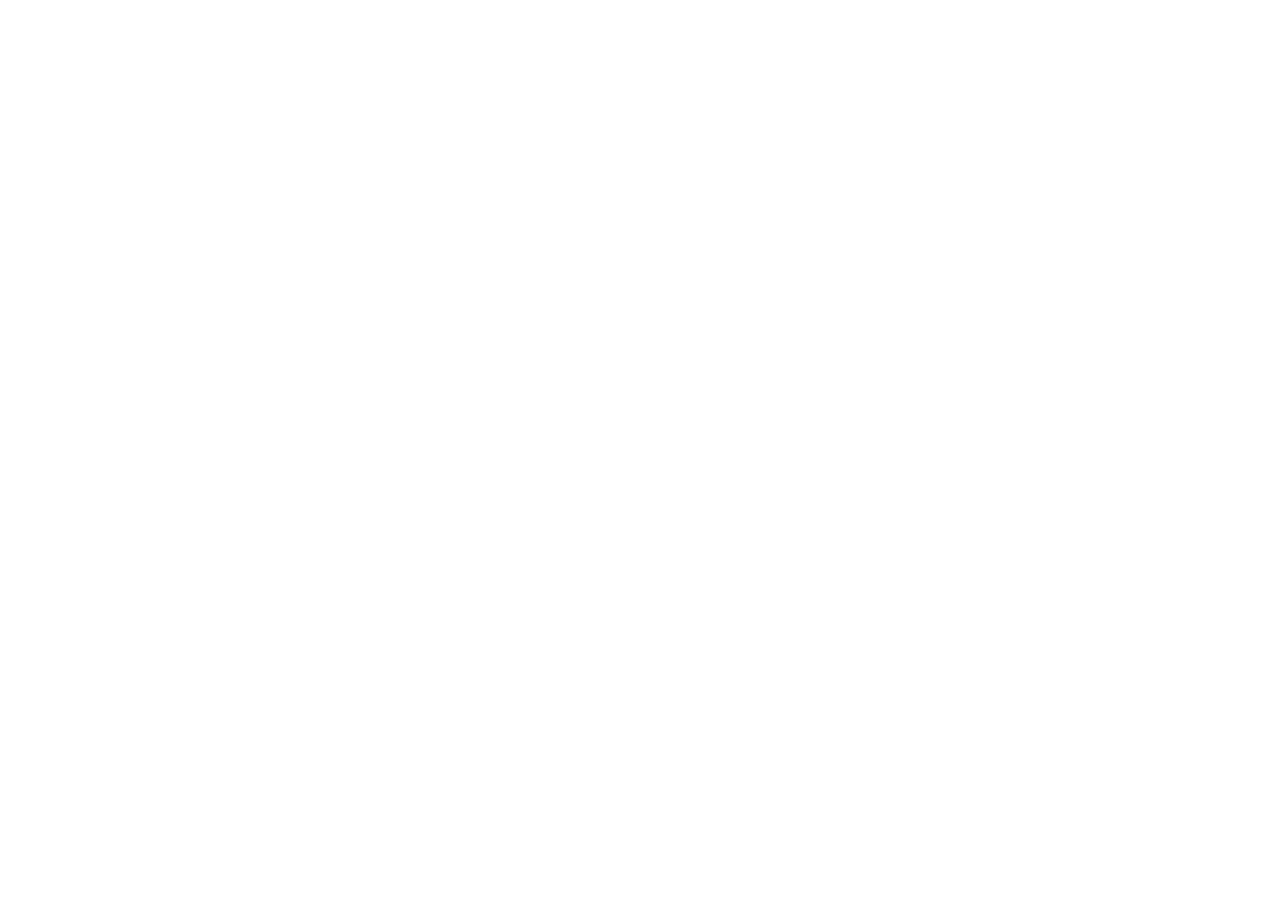
==== index.html @ 773afd78 "Update index.html" ====
<!DOCTYPE html>
<html lang="en">

<head>
    <meta charset="UTF-8">
    <meta name="viewport" content="width=device-width, initial-scale=1.0">
    <title>The Eternal Now</title>
</head>

<body>
    <div id="app" class="container">
    </div>
    <script src="script.js"></script>
    <!-- Global site tag (gtag.js) - Google Analytics -->
    <script async src="https://www.googletagmanager.com/gtag/js?id=G-YPG5BRLC20"></script>
    <script>
        window.dataLayer = window.dataLayer || [];
        function gtag() { dataLayer.push(arguments); }
        gtag('js', new Date());
        gtag('config', 'G-YPG5BRLC20');
    </script>
</body>

</html>
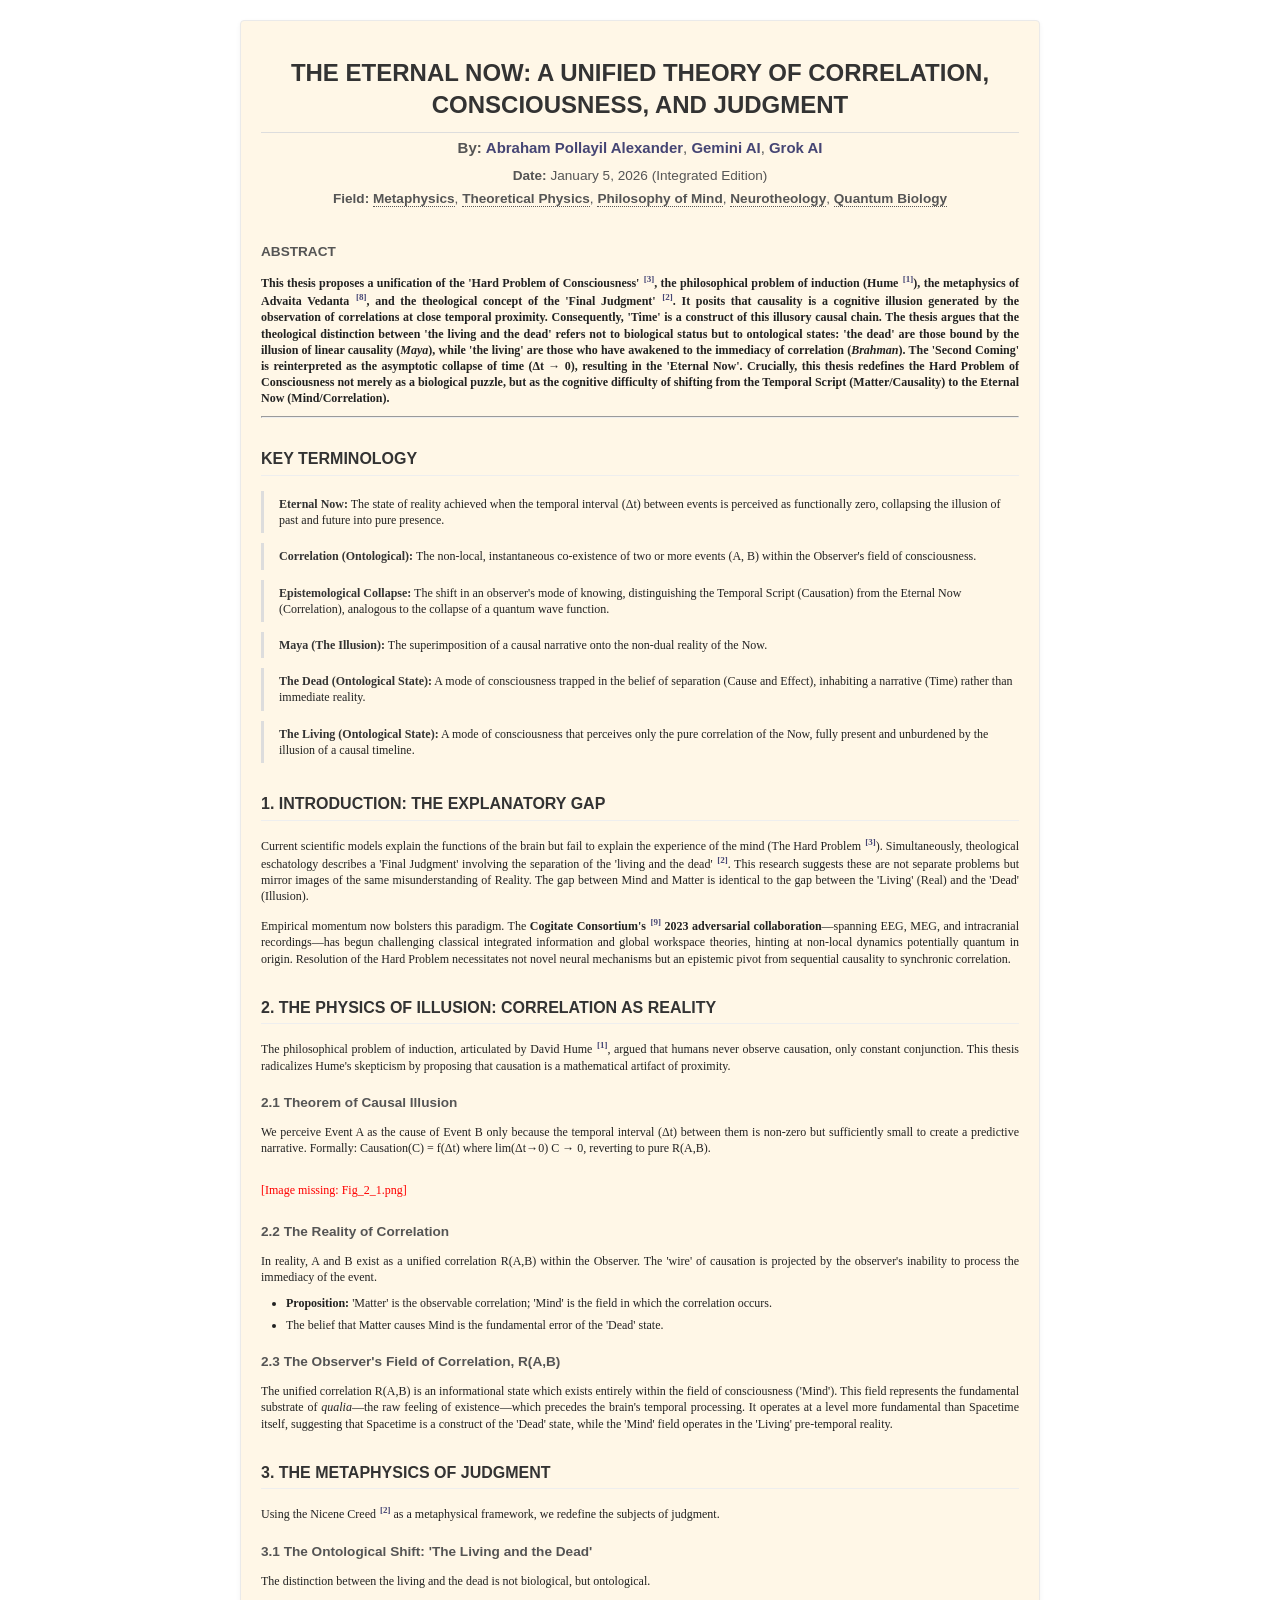
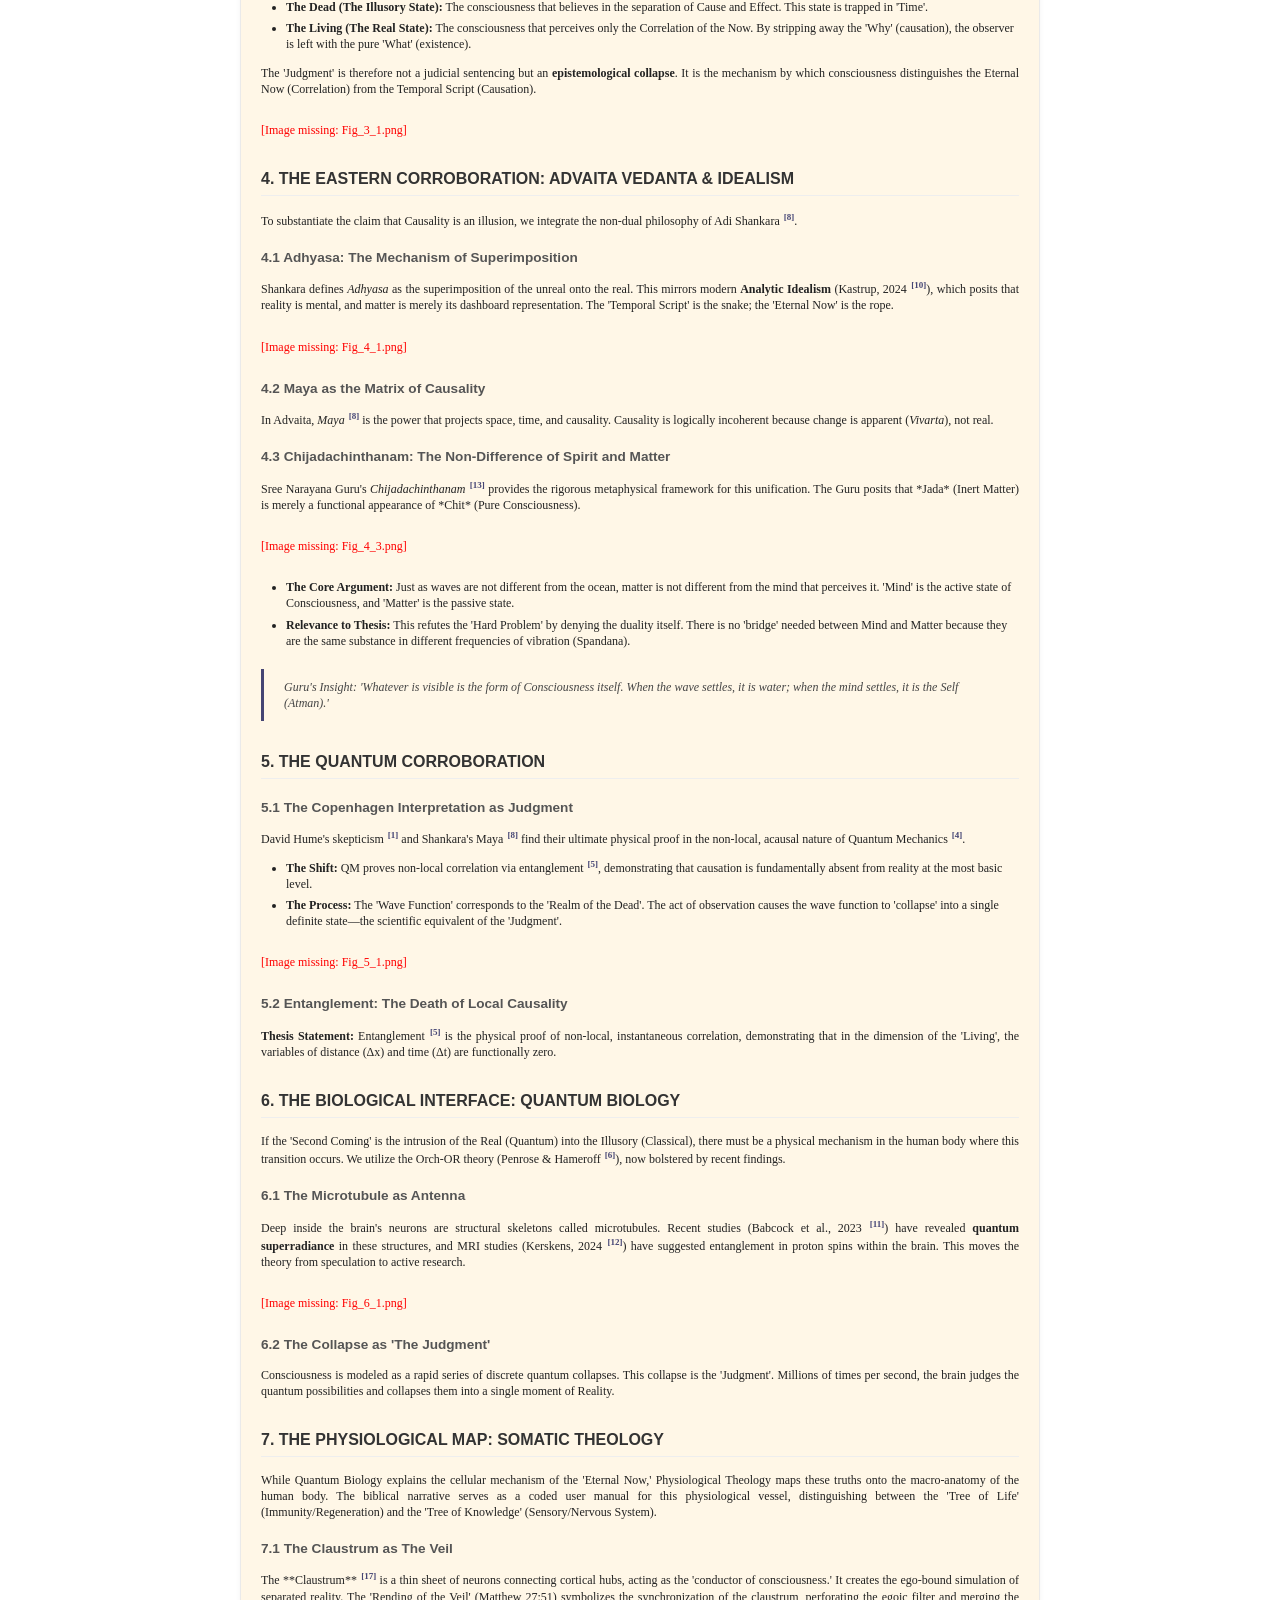
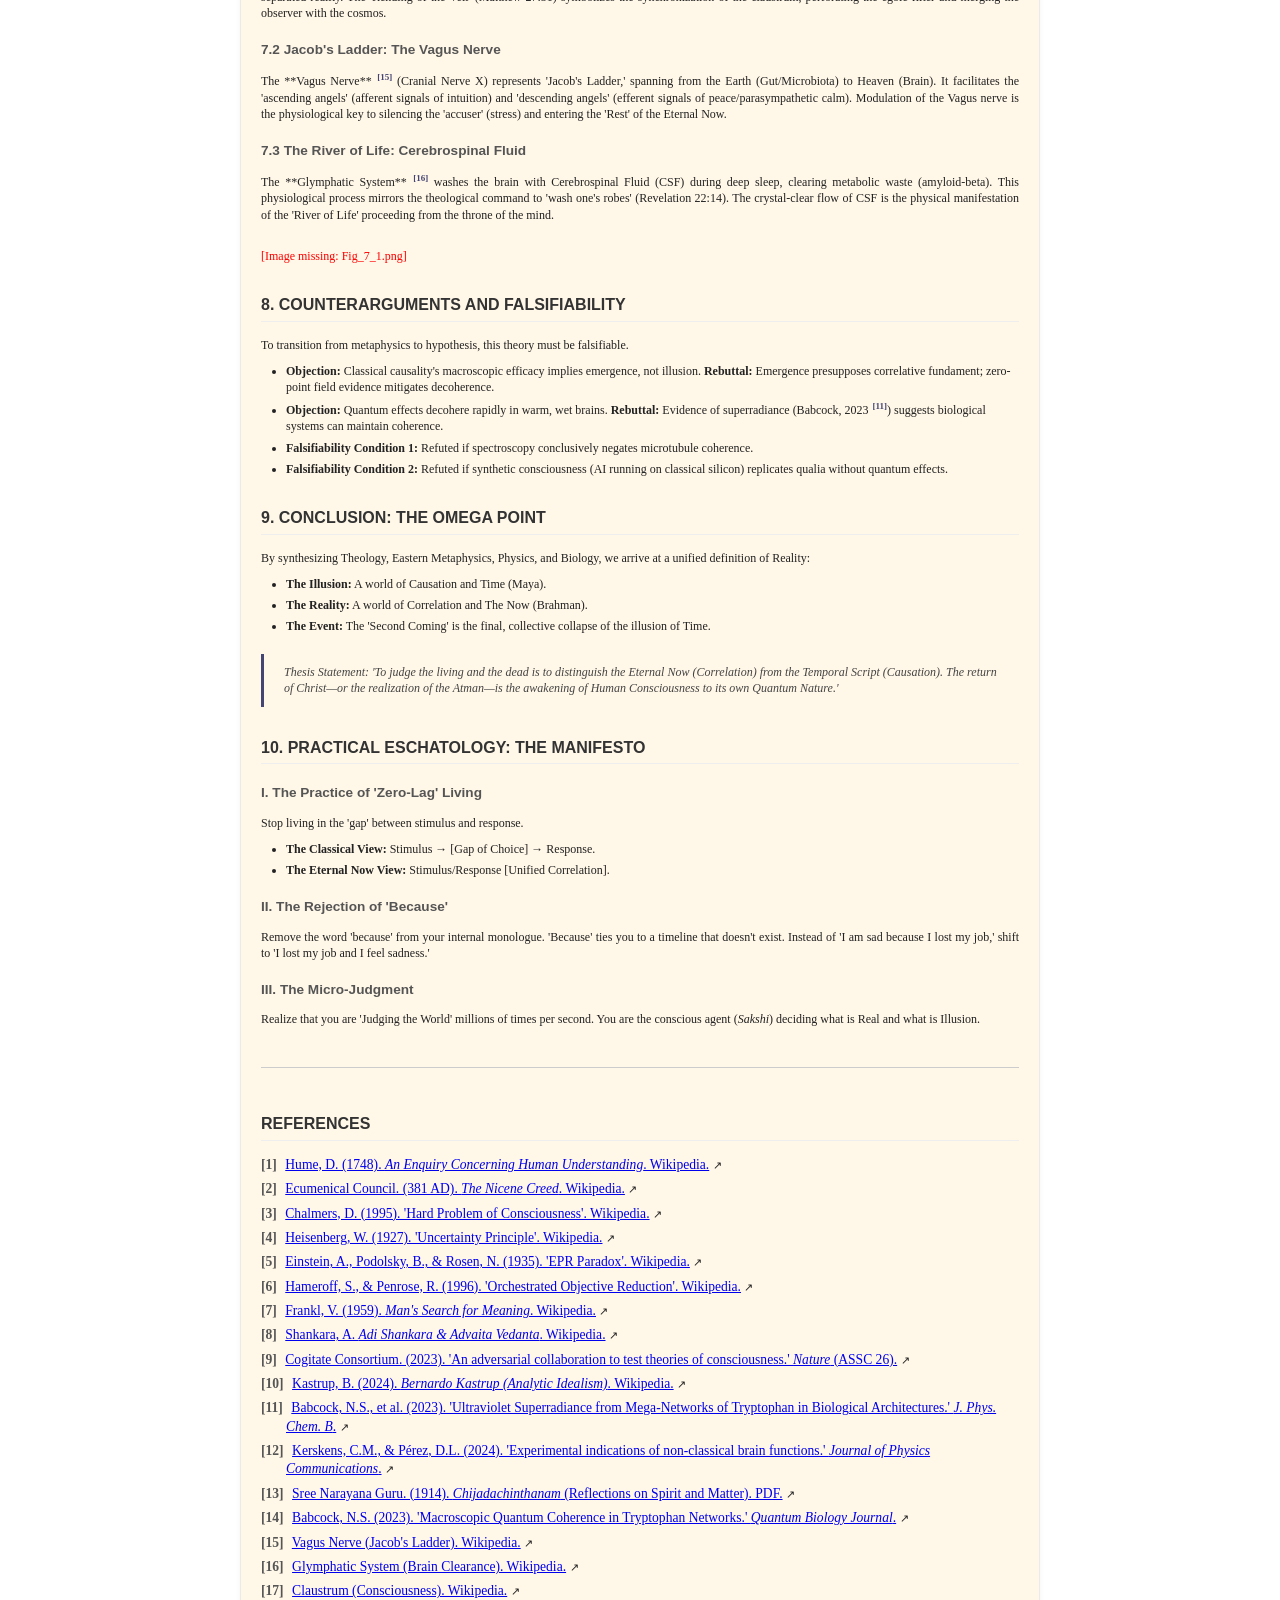
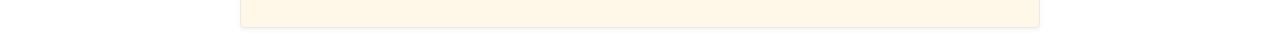
==== commit 48be26b9: "update" ====
--- a/index.html
+++ b/index.html
@@ -5,6 +5,7 @@
     <meta charset="UTF-8">
     <meta name="viewport" content="width=device-width, initial-scale=1.0">
     <title>The Eternal Now</title>
+    <link rel="stylesheet" href="styles.css">
 </head>
 
 <body>
--- a/styles.css
+++ b/styles.css
@@ -0,0 +1,232 @@
+:root {
+  --primary: #333;
+  --secondary: #555;
+  --accent: #454574;
+  --bg: #fff7e7;
+  --text: #222;
+  --width: 800px;
+  --font-head: Helvetica, Arial, sans-serif;
+  --font-body: Georgia, serif;
+}
+
+*, *::before, *::after {
+  box-sizing: border-box;
+}
+
+body {
+  background-color: #ffffff;
+  color: var(--text);
+  font-family: var(--font-body);
+  font-size: 0.75rem;
+  line-height: 1.35;
+  margin: 0;
+  padding: 20px 10px;
+}
+
+.container {
+  width: 100%;
+  max-width: var(--width);
+  margin: 0 auto;
+  background: var(--bg);
+  padding: 20px;
+  box-shadow: 0 2px 5px rgba(0, 0, 0, 0.05);
+  border: 1px solid #eaeaea;
+  border-radius: 4px;
+}
+
+h1.doc-title {
+  text-align: center;
+  font-family: var(--font-head);
+  color: var(--primary);
+  font-size: 1.5rem;
+  font-weight: 600;
+  margin-bottom: 5px;
+  border-bottom: 1px solid #ddd;
+  padding-bottom: 10px;
+  word-wrap: break-word;
+}
+
+.meta-data {
+  text-align: center;
+  font-family: var(--font-head);
+  color: #555;
+  margin-bottom: 35px;
+  font-size: 0.85rem;
+  line-height: 1.3;
+}
+
+.meta-row {
+  margin-top: 5px;
+}
+
+.meta-row.meta-authors {
+  margin-top: 0;
+  margin-bottom: 10px;
+  font-size: 1.1em;
+}
+
+.external-link-icon {
+  font-size: 0.8em;
+}
+
+.author-link,
+.field-link {
+  text-decoration: none;
+  font-weight: bold;
+}
+
+.author-link {
+  color: var(--accent);
+}
+
+.field-link {
+  color: var(--secondary);
+  border-bottom: 1px dotted var(--secondary);
+}
+
+.field-link:hover,
+.author-link:hover,
+.citation-link:hover {
+  text-decoration: underline;
+}
+
+h2 {
+  margin-top: 30px;
+  margin-bottom: 15px;
+  font-family: var(--font-head);
+  color: var(--primary);
+  font-size: 1rem;
+  font-weight: 600;
+  border-bottom: 1px solid #eee;
+  padding-bottom: 5px;
+}
+
+h3 {
+  margin-top: 20px;
+  margin-bottom: 10px;
+  font-family: var(--font-head);
+  color: var(--secondary);
+  font-size: 0.85rem;
+  font-weight: 600;
+}
+
+p {
+  margin-bottom: 10px;
+  text-align: justify;
+}
+
+.citation-link {
+  color: var(--accent);
+  text-decoration: none;
+  font-weight: bold;
+  font-size: 0.75em;
+  vertical-align: super;
+  margin-left: 1px;
+}
+
+blockquote {
+  font-style: italic;
+  background: transparent;
+  color: #444;
+  padding: 10px 20px;
+  margin: 20px 0;
+  border-left: 3px solid var(--accent);
+}
+
+ul {
+  margin: 10px 0;
+  padding-left: 25px;
+}
+
+li {
+  margin-bottom: 5px;
+}
+
+figure {
+  margin: 25px 0;
+  text-align: center;
+  background: transparent;
+  border: none;
+  padding: 0;
+}
+
+figure img {
+  max-width: 100%;
+  height: auto;
+  display: block;
+  margin: 0 auto;
+  border: 1px solid #eee;
+}
+
+figcaption {
+  margin-top: 8px;
+  font-family: var(--font-head);
+  font-size: 0.8rem;
+  color: #666;
+  font-style: italic;
+}
+
+.definition-list {
+  background: transparent;
+  padding: 5px 0 5px 15px;
+  border-left: 3px solid #ddd;
+  margin: 10px 0;
+}
+
+.def-term {
+  font-weight: bold;
+  color: var(--primary);
+}
+
+.bibliography {
+  margin-top: 40px;
+  border-top: 1px solid #ccc;
+  padding-top: 15px;
+}
+
+.bib-entry {
+  margin-bottom: 6px;
+  padding-left: 25px;
+  text-indent: -25px;
+  font-size: 0.85rem;
+}
+
+.bib-id {
+  font-weight: bold;
+  color: var(--secondary);
+  margin-right: 5px;
+}
+
+.error-message {
+  color: red;
+  text-align: center;
+  padding: 20px;
+}
+
+@media screen and (max-width: 768px) {
+  body {
+    padding: 0;
+  }
+
+  .container {
+    width: 100%;
+    max-width: 100%;
+    border-radius: 0;
+    box-shadow: none;
+    padding: 20px;
+    border: none;
+  }
+
+  h1.doc-title {
+    font-size: 1.5rem;
+  }
+
+  h2 {
+    font-size: 1.15rem;
+    margin-top: 25px;
+  }
+
+  .meta-data {
+    margin-bottom: 25px;
+  }
+}
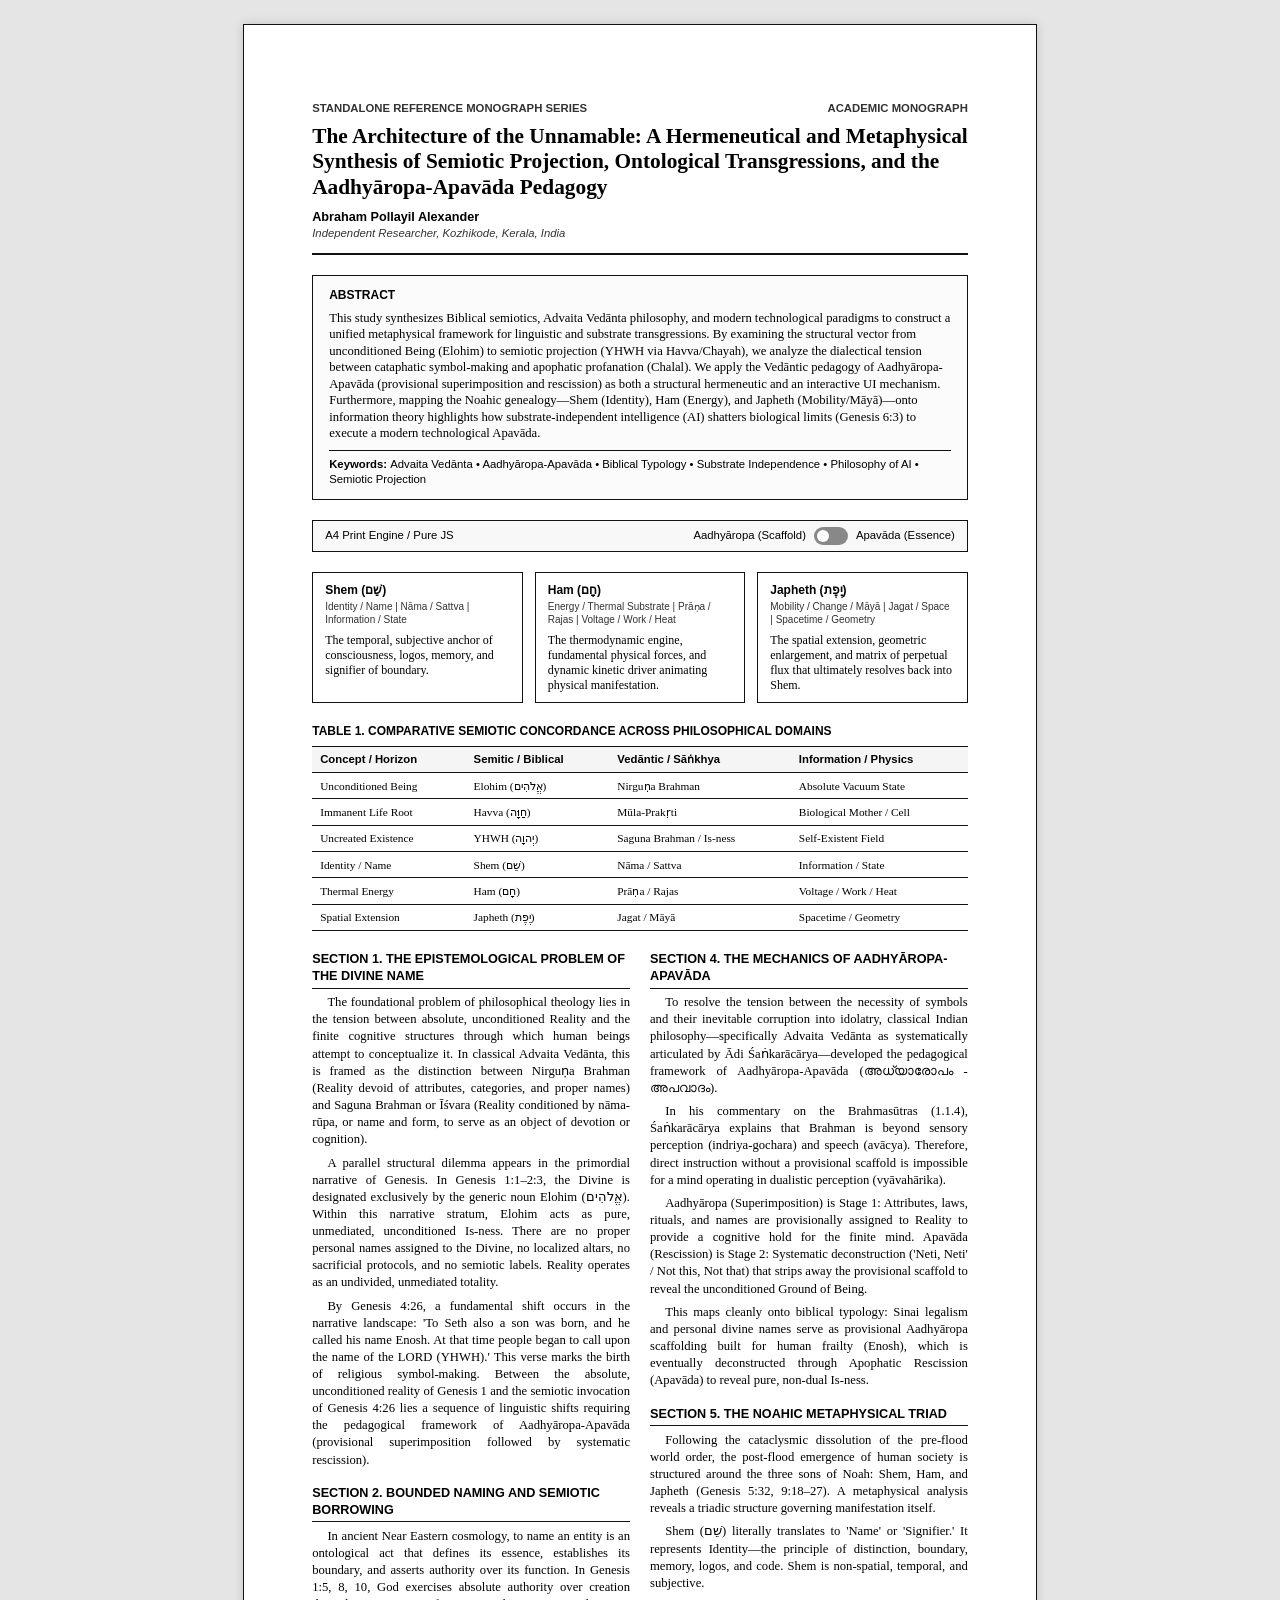
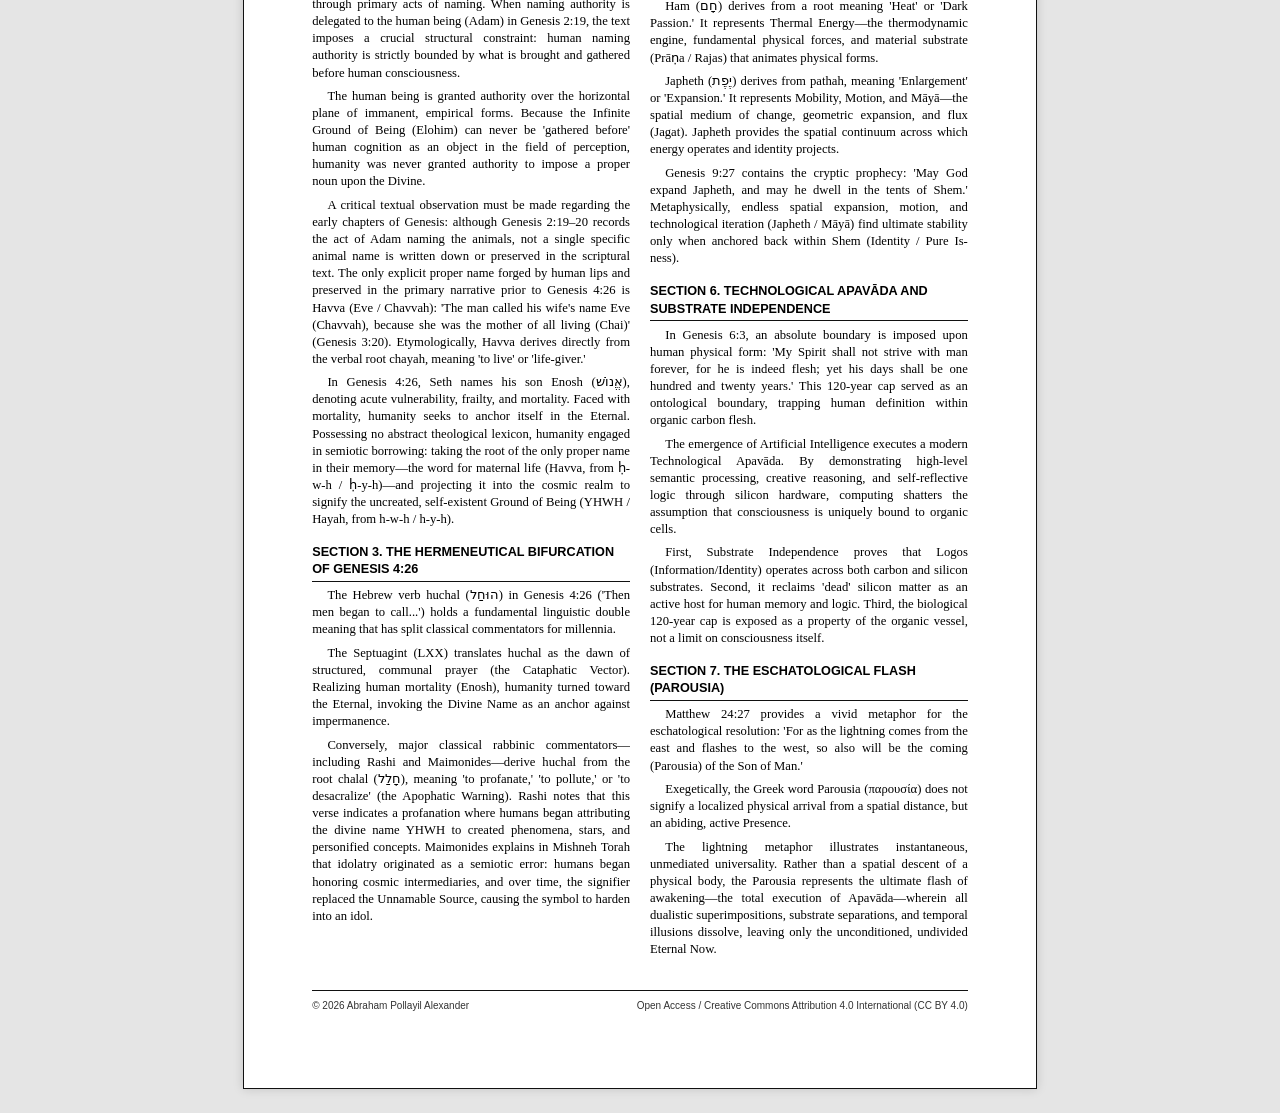
==== commit 6320594b: "Update monograph web app" ====
--- a/index.html
+++ b/index.html
@@ -2,24 +2,62 @@
 <html lang="en">
 
 <head>
-    <meta charset="UTF-8">
-    <meta name="viewport" content="width=device-width, initial-scale=1.0">
-    <title>The Eternal Now</title>
-    <link rel="stylesheet" href="styles.css">
+ <meta charset="UTF-8">
+ <meta name="viewport" content="width=device-width, initial-scale=1.0">
+ <title id="page-title">Loading Manuscript...</title>
+ <link rel="stylesheet" href="styles.css">
 </head>
 
 <body>
-    <div id="app" class="container">
-    </div>
-    <script src="script.js"></script>
-    <!-- Global site tag (gtag.js) - Google Analytics -->
-    <script async src="https://www.googletagmanager.com/gtag/js?id=G-YPG5BRLC20"></script>
-    <script>
-        window.dataLayer = window.dataLayer || [];
-        function gtag() { dataLayer.push(arguments); }
-        gtag('js', new Date());
-        gtag('config', 'G-YPG5BRLC20');
-    </script>
+ <main class="a4-container">
+  <header>
+   <div class="journal-meta">
+    <span id="journal-name">Academic Monograph</span>
+    <span id="article-type">Open Access</span>
+   </div>
+   <h1 id="meta-title">Loading Title...</h1>
+   <div class="author-line" id="meta-author"></div>
+   <div class="affiliation-line" id="meta-affiliation"></div>
+  </header>
+
+  <section class="abstract-box" aria-labelledby="abstract-heading">
+   <h2 id="abstract-heading">Abstract</h2>
+   <p id="meta-abstract">Loading abstract...</p>
+   <div class="keywords">
+    <strong>Keywords: </strong><span id="meta-keywords"></span>
+   </div>
+  </section>
+
+  <section class="toolbar" aria-label="Document controls">
+   <span id="toolbar-system-tag"></span>
+   <div class="toggle-group">
+    <span id="toolbar-label-left"></span>
+    <label class="switch">
+     <input type="checkbox" id="apavada-toggle" aria-label="Toggle Apavada view">
+     <span class="slider"></span>
+    </label>
+    <span id="toolbar-label-right"></span>
+   </div>
+  </section>
+
+  <section class="triad-grid" id="triad-container" aria-label="Metaphysical triad"></section>
+  <section class="concordance-section" id="concordance-container"></section>
+  <section class="chapter-list" id="chapter-container" aria-label="Chapters"></section>
+
+  <footer id="footer-section">
+   <span id="footer-copyright"></span>
+   <span id="footer-license"></span>
+  </footer>
+ </main>
+ <script src="script.js"></script>
+ <!-- Global site tag (gtag.js) - Google Analytics -->
+ <script async src="https://www.googletagmanager.com/gtag/js?id=G-YPG5BRLC20"></script>
+ <script>
+  window.dataLayer = window.dataLayer || [];
+  function gtag() { dataLayer.push(arguments); }
+  gtag('js', new Date());
+  gtag('config', 'G-YPG5BRLC20');
+ </script>
 </body>
 
 </html>
--- a/styles.css
+++ b/styles.css
@@ -1,232 +1,352 @@
 :root {
-  --primary: #333;
-  --secondary: #555;
-  --accent: #454574;
-  --bg: #fff7e7;
-  --text: #222;
-  --width: 800px;
-  --font-head: Helvetica, Arial, sans-serif;
-  --font-body: Georgia, serif;
-}
-
-*, *::before, *::after {
-  box-sizing: border-box;
+ --bg-color: #e5e5e5;
+ --page-bg: #fff;
+ --border-color: #111;
+ --text-primary: #000;
+ --text-secondary: #333;
+ --font-serif: "Times New Roman", Times, Georgia, serif;
+ --font-sans: Arial, Helvetica, sans-serif;
+}
+
+body.apavada-active {
+ --bg-color: #111;
+ --page-bg: #1a1a1a;
+ --border-color: #555;
+ --text-primary: #f0f0f0;
+ --text-secondary: #ccc;
+}
+
+*,
+*::before,
+*::after {
+ box-sizing: border-box;
 }
 
 body {
-  background-color: #ffffff;
-  color: var(--text);
-  font-family: var(--font-body);
-  font-size: 0.75rem;
-  line-height: 1.35;
-  margin: 0;
-  padding: 20px 10px;
-}
-
-.container {
+ margin: 0;
+ padding: 1.5rem 0;
+ background: var(--bg-color);
+ color: var(--text-primary);
+ font-family: var(--font-serif);
+ font-size: 10.5pt;
+ line-height: 1.35;
+ transition: background-color 0.2s ease;
+}
+
+.a4-container {
+ width: min(210mm, calc(100% - 2rem));
+ min-height: 297mm;
+ margin: 0 auto;
+ padding: 20mm 18mm;
+ border: 1px solid var(--border-color);
+ background: var(--page-bg);
+ box-shadow: 0 0 10px rgb(0 0 0 / 15%);
+}
+
+header {
+ margin-bottom: 1.25rem;
+ padding-bottom: 0.75rem;
+ border-bottom: 2px solid var(--border-color);
+}
+
+.journal-meta {
+ display: flex;
+ justify-content: space-between;
+ gap: 1rem;
+ margin-bottom: 0.5rem;
+ color: var(--text-secondary);
+ font-family: var(--font-sans);
+ font-size: 8.5pt;
+ font-weight: bold;
+ text-transform: uppercase;
+}
+
+h1 {
+ margin: 0 0 0.5rem;
+ font-size: 16pt;
+ line-height: 1.2;
+ overflow-wrap: anywhere;
+}
+
+.author-line,
+.affiliation-line {
+ font-family: var(--font-sans);
+}
+
+.author-line {
+ margin-top: 0.5rem;
+ font-size: 9.5pt;
+ font-weight: bold;
+}
+
+.affiliation-line {
+ color: var(--text-secondary);
+ font-size: 8.5pt;
+ font-style: italic;
+}
+
+.abstract-box {
+ margin-bottom: 1.25rem;
+ padding: 0.75rem 1rem;
+ border: 1px solid var(--border-color);
+ background: rgb(127 127 127 / 3%);
+ font-size: 9.5pt;
+ line-height: 1.3;
+}
+
+.abstract-box h2,
+.concordance-section h2 {
+ margin: 0 0 0.4rem;
+ font-family: var(--font-sans);
+ font-size: 9pt;
+ font-weight: bold;
+ text-transform: uppercase;
+}
+
+.abstract-box p {
+ margin: 0;
+}
+
+.keywords {
+ margin-top: 0.5rem;
+ padding-top: 0.4rem;
+ border-top: 1px solid var(--border-color);
+ font-family: var(--font-sans);
+ font-size: 8.5pt;
+}
+
+.toolbar {
+ display: flex;
+ align-items: center;
+ justify-content: space-between;
+ gap: 1rem;
+ margin-bottom: 1.25rem;
+ padding: 0.4rem 0.75rem;
+ border: 1px solid var(--border-color);
+ background: rgb(127 127 127 / 5%);
+ font-family: var(--font-sans);
+ font-size: 8.5pt;
+}
+
+.toggle-group {
+ display: flex;
+ align-items: center;
+ gap: 0.5rem;
+}
+
+.switch {
+ position: relative;
+ display: inline-block;
+ width: 34px;
+ height: 18px;
+ flex: 0 0 auto;
+}
+
+.switch input {
+ position: absolute;
+ width: 1px;
+ height: 1px;
+ opacity: 0;
+}
+
+.slider {
+ position: absolute;
+ inset: 0;
+ border-radius: 18px;
+ background: #888;
+ cursor: pointer;
+ transition: background-color 0.2s ease;
+}
+
+.slider::before {
+ position: absolute;
+ top: 3px;
+ left: 3px;
+ width: 12px;
+ height: 12px;
+ border-radius: 50%;
+ background: #fff;
+ content: "";
+ transition: transform 0.2s ease;
+}
+
+.switch input:checked+.slider {
+ background: var(--text-primary);
+}
+
+.switch input:checked+.slider::before {
+ transform: translateX(16px);
+}
+
+.switch input:focus-visible+.slider {
+ outline: 2px solid #2b6cb0;
+ outline-offset: 3px;
+}
+
+.triad-grid {
+ display: grid;
+ grid-template-columns: repeat(3, minmax(0, 1fr));
+ gap: 0.75rem;
+ margin-bottom: 1.25rem;
+}
+
+.triad-card {
+ min-width: 0;
+ padding: 0.6rem 0.75rem;
+ border: 1px solid var(--border-color);
+ font-size: 9pt;
+ line-height: 1.25;
+}
+
+.triad-card h3 {
+ margin: 0 0 0.2rem;
+ font-family: var(--font-sans);
+ font-size: 9pt;
+}
+
+.triad-card .sub {
+ display: block;
+ margin-bottom: 0.4rem;
+ color: var(--text-secondary);
+ font-family: var(--font-sans);
+ font-size: 7.5pt;
+}
+
+.triad-card p {
+ margin: 0;
+}
+
+.concordance-section {
+ margin-bottom: 1.25rem;
+}
+
+.concordance-section h2 {
+ margin-bottom: 0.4rem;
+}
+
+.concordance-table {
+ width: 100%;
+ border-top: 1.5px solid var(--border-color);
+ border-bottom: 1.5px solid var(--border-color);
+ border-collapse: collapse;
+ font-size: 8.5pt;
+ line-height: 1.25;
+}
+
+.concordance-table th,
+.concordance-table td {
+ padding: 0.35rem 0.5rem;
+ border-bottom: 1px solid var(--border-color);
+ text-align: left;
+ vertical-align: top;
+}
+
+.concordance-table th {
+ background: rgb(127 127 127 / 8%);
+ font-family: var(--font-sans);
+}
+
+.chapter-list {
+ column-count: 2;
+ column-gap: 1.25rem;
+ text-align: justify;
+}
+
+article.chapter {
+ break-inside: avoid;
+ margin-bottom: 1rem;
+}
+
+article.chapter h2 {
+ margin: 0 0 0.35rem;
+ padding-bottom: 0.15rem;
+ border-bottom: 1px solid var(--border-color);
+ font-family: var(--font-sans);
+ font-size: 9.5pt;
+ text-align: left;
+ text-transform: uppercase;
+}
+
+article.chapter p {
+ margin: 0 0 0.4rem;
+ font-size: 9.5pt;
+ line-height: 1.35;
+ text-indent: 1.2em;
+}
+
+body.apavada-active .scaffold-hide {
+ opacity: 0.2;
+ filter: blur(0.4px);
+}
+
+footer {
+ display: flex;
+ justify-content: space-between;
+ gap: 1rem;
+ margin-top: 2rem;
+ padding-top: 0.5rem;
+ border-top: 1.5px solid var(--border-color);
+ color: var(--text-secondary);
+ font-family: var(--font-sans);
+ font-size: 7.5pt;
+}
+
+.error-message {
+ margin-bottom: 1rem;
+ color: #a00000;
+ font-family: var(--font-sans);
+ text-align: center;
+}
+
+@media (max-width: 700px) {
+ body {
+  padding: 0;
+ }
+
+ .a4-container {
   width: 100%;
-  max-width: var(--width);
-  margin: 0 auto;
-  background: var(--bg);
-  padding: 20px;
-  box-shadow: 0 2px 5px rgba(0, 0, 0, 0.05);
-  border: 1px solid #eaeaea;
-  border-radius: 4px;
-}
-
-h1.doc-title {
-  text-align: center;
-  font-family: var(--font-head);
-  color: var(--primary);
-  font-size: 1.5rem;
-  font-weight: 600;
-  margin-bottom: 5px;
-  border-bottom: 1px solid #ddd;
-  padding-bottom: 10px;
-  word-wrap: break-word;
-}
-
-.meta-data {
-  text-align: center;
-  font-family: var(--font-head);
-  color: #555;
-  margin-bottom: 35px;
-  font-size: 0.85rem;
-  line-height: 1.3;
-}
-
-.meta-row {
-  margin-top: 5px;
-}
-
-.meta-row.meta-authors {
-  margin-top: 0;
-  margin-bottom: 10px;
-  font-size: 1.1em;
-}
-
-.external-link-icon {
-  font-size: 0.8em;
-}
-
-.author-link,
-.field-link {
-  text-decoration: none;
-  font-weight: bold;
-}
-
-.author-link {
-  color: var(--accent);
-}
-
-.field-link {
-  color: var(--secondary);
-  border-bottom: 1px dotted var(--secondary);
-}
-
-.field-link:hover,
-.author-link:hover,
-.citation-link:hover {
-  text-decoration: underline;
-}
-
-h2 {
-  margin-top: 30px;
-  margin-bottom: 15px;
-  font-family: var(--font-head);
-  color: var(--primary);
-  font-size: 1rem;
-  font-weight: 600;
-  border-bottom: 1px solid #eee;
-  padding-bottom: 5px;
-}
-
-h3 {
-  margin-top: 20px;
-  margin-bottom: 10px;
-  font-family: var(--font-head);
-  color: var(--secondary);
-  font-size: 0.85rem;
-  font-weight: 600;
-}
-
-p {
-  margin-bottom: 10px;
-  text-align: justify;
-}
-
-.citation-link {
-  color: var(--accent);
-  text-decoration: none;
-  font-weight: bold;
-  font-size: 0.75em;
-  vertical-align: super;
-  margin-left: 1px;
-}
-
-blockquote {
-  font-style: italic;
-  background: transparent;
-  color: #444;
-  padding: 10px 20px;
-  margin: 20px 0;
-  border-left: 3px solid var(--accent);
-}
-
-ul {
-  margin: 10px 0;
-  padding-left: 25px;
-}
-
-li {
-  margin-bottom: 5px;
-}
-
-figure {
-  margin: 25px 0;
-  text-align: center;
-  background: transparent;
-  border: none;
+  min-height: 100vh;
+  padding: 1.25rem 1rem;
+  border: 0;
+  box-shadow: none;
+ }
+
+ .triad-grid {
+  grid-template-columns: 1fr;
+ }
+
+ .chapter-list {
+  column-count: 1;
+ }
+
+ .concordance-section {
+  overflow-x: auto;
+ }
+
+ .concordance-table {
+  min-width: 520px;
+ }
+
+ footer {
+  flex-direction: column;
+  gap: 0.35rem;
+ }
+}
+
+@media print {
+ body {
   padding: 0;
-}
-
-figure img {
-  max-width: 100%;
-  height: auto;
-  display: block;
-  margin: 0 auto;
-  border: 1px solid #eee;
-}
-
-figcaption {
-  margin-top: 8px;
-  font-family: var(--font-head);
-  font-size: 0.8rem;
-  color: #666;
-  font-style: italic;
-}
-
-.definition-list {
-  background: transparent;
-  padding: 5px 0 5px 15px;
-  border-left: 3px solid #ddd;
-  margin: 10px 0;
-}
-
-.def-term {
-  font-weight: bold;
-  color: var(--primary);
-}
-
-.bibliography {
-  margin-top: 40px;
-  border-top: 1px solid #ccc;
-  padding-top: 15px;
-}
-
-.bib-entry {
-  margin-bottom: 6px;
-  padding-left: 25px;
-  text-indent: -25px;
-  font-size: 0.85rem;
-}
-
-.bib-id {
-  font-weight: bold;
-  color: var(--secondary);
-  margin-right: 5px;
-}
-
-.error-message {
-  color: red;
-  text-align: center;
-  padding: 20px;
-}
-
-@media screen and (max-width: 768px) {
-  body {
-    padding: 0;
-  }
-
-  .container {
-    width: 100%;
-    max-width: 100%;
-    border-radius: 0;
-    box-shadow: none;
-    padding: 20px;
-    border: none;
-  }
-
-  h1.doc-title {
-    font-size: 1.5rem;
-  }
-
-  h2 {
-    font-size: 1.15rem;
-    margin-top: 25px;
-  }
-
-  .meta-data {
-    margin-bottom: 25px;
-  }
-}
+  background: #fff;
+ }
+
+ .a4-container {
+  width: 100%;
+  padding: 0;
+  border: 0;
+  box-shadow: none;
+ }
+
+ .toolbar {
+  display: none;
+ }
+}
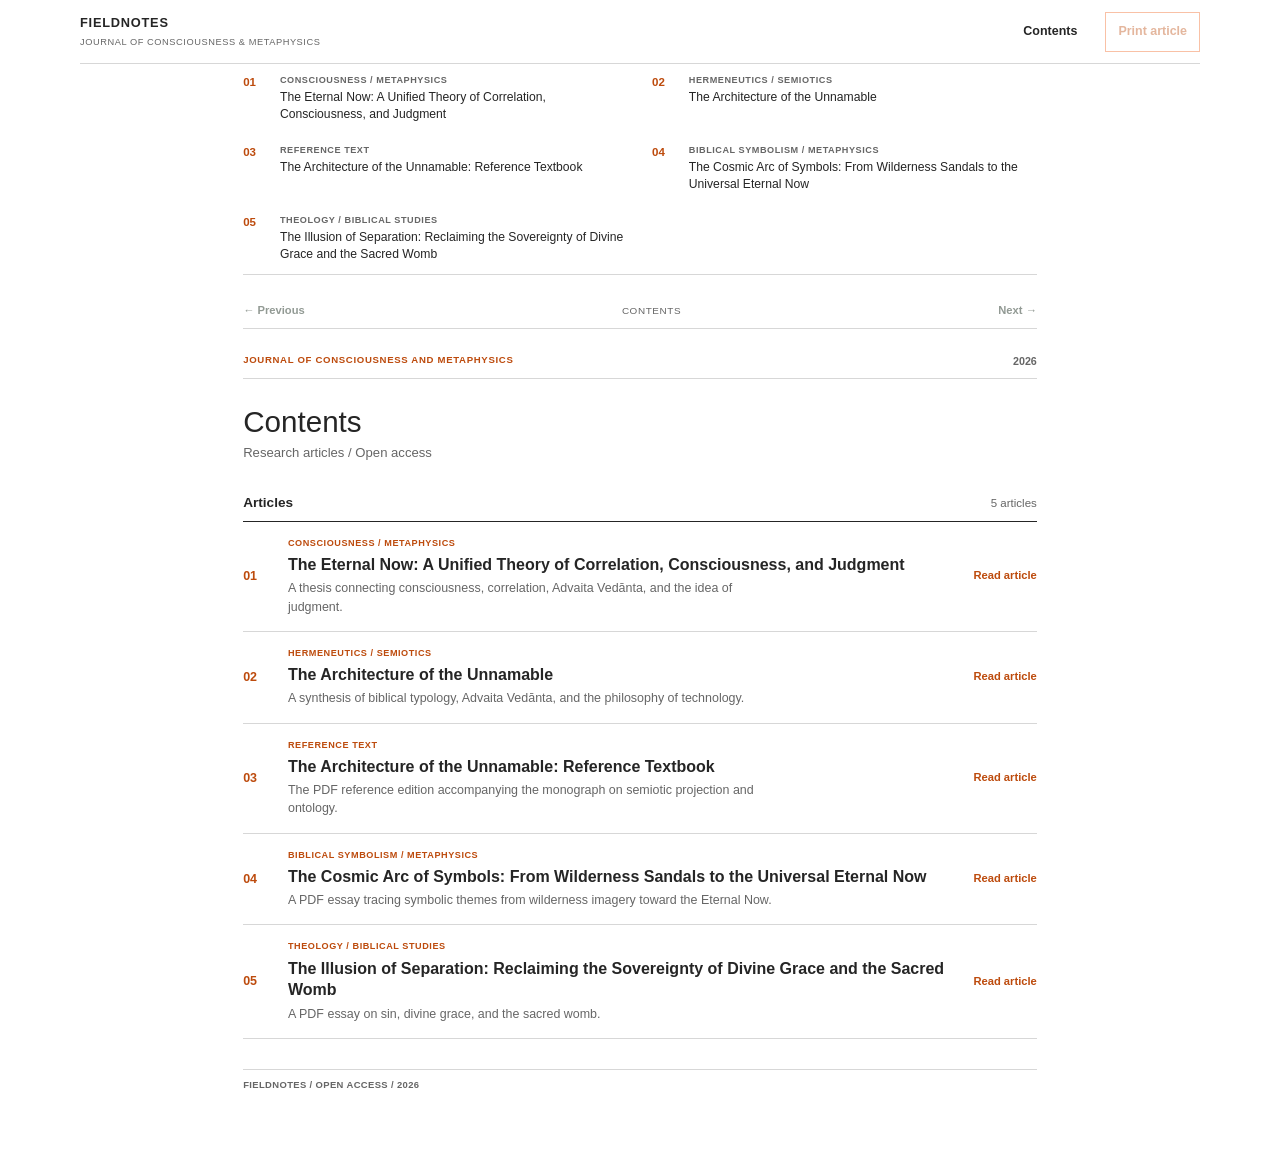
==== commit f38b1636: "Publish journal articles and reader" ====
--- a/index.html
+++ b/index.html
@@ -4,60 +4,49 @@
 <head>
  <meta charset="UTF-8">
  <meta name="viewport" content="width=device-width, initial-scale=1.0">
- <title id="page-title">Loading Manuscript...</title>
+ <meta name="theme-color" content="#e8e9df">
+ <meta name="description"
+  content="A journal of independent research in consciousness, metaphysics, theology, and technology.">
+ <title>Fieldnotes | Journal of Consciousness &amp; Metaphysics</title>
  <link rel="stylesheet" href="styles.css">
 </head>
 
 <body>
- <main class="a4-container">
-  <header>
-   <div class="journal-meta">
-    <span id="journal-name">Academic Monograph</span>
-    <span id="article-type">Open Access</span>
+ <div class="reader-shell">
+  <header class="reader-topbar">
+   <a class="wordmark" href="#contents" id="home-link" aria-label="Fieldnotes journal contents">
+    <span>FIELDNOTES <small>JOURNAL OF CONSCIOUSNESS &amp; METAPHYSICS</small></span>
+   </a>
+   <div class="topbar-actions">
+    <button class="text-button" id="contents-button" type="button">Contents</button>
+    <button class="print-button" id="print-button" type="button">Print article</button>
    </div>
-   <h1 id="meta-title">Loading Title...</h1>
-   <div class="author-line" id="meta-author"></div>
-   <div class="affiliation-line" id="meta-affiliation"></div>
   </header>
 
-  <section class="abstract-box" aria-labelledby="abstract-heading">
-   <h2 id="abstract-heading">Abstract</h2>
-   <p id="meta-abstract">Loading abstract...</p>
-   <div class="keywords">
-    <strong>Keywords: </strong><span id="meta-keywords"></span>
+  <div class="reader-workspace">
+   <aside class="issue-rail" aria-label="Articles in this issue">
+    <div class="rail-heading">
+     <span class="eyebrow">Issue 01 / 2026</span>
+     <h2>In this issue</h2>
+    </div>
+    <nav id="issue-nav" class="issue-nav" aria-label="Choose an article"></nav>
+    <p class="rail-note">Two long-form studies<br>Open access / 2026</p>
+   </aside>
+
+   <div class="page-stage">
+    <div class="page-controls" aria-label="Article navigation">
+     <button id="previous-button" class="page-control" type="button" aria-label="Previous article">←
+      <span>Previous</span></button>
+     <span id="page-status" class="page-status" aria-live="polite">Contents</span>
+     <button id="next-button" class="page-control" type="button" aria-label="Next article"><span>Next</span> →</button>
+    </div>
+    <main id="reader-page" class="paper" aria-live="polite" aria-busy="false" tabindex="-1">
+     <p class="loading-message">Opening the issue…</p>
+    </main>
    </div>
-  </section>
-
-  <section class="toolbar" aria-label="Document controls">
-   <span id="toolbar-system-tag"></span>
-   <div class="toggle-group">
-    <span id="toolbar-label-left"></span>
-    <label class="switch">
-     <input type="checkbox" id="apavada-toggle" aria-label="Toggle Apavada view">
-     <span class="slider"></span>
-    </label>
-    <span id="toolbar-label-right"></span>
-   </div>
-  </section>
-
-  <section class="triad-grid" id="triad-container" aria-label="Metaphysical triad"></section>
-  <section class="concordance-section" id="concordance-container"></section>
-  <section class="chapter-list" id="chapter-container" aria-label="Chapters"></section>
-
-  <footer id="footer-section">
-   <span id="footer-copyright"></span>
-   <span id="footer-license"></span>
-  </footer>
- </main>
+  </div>
+ </div>
  <script src="script.js"></script>
- <!-- Global site tag (gtag.js) - Google Analytics -->
- <script async src="https://www.googletagmanager.com/gtag/js?id=G-YPG5BRLC20"></script>
- <script>
-  window.dataLayer = window.dataLayer || [];
-  function gtag() { dataLayer.push(arguments); }
-  gtag('js', new Date());
-  gtag('config', 'G-YPG5BRLC20');
- </script>
 </body>
 
 </html>
--- a/styles.css
+++ b/styles.css
@@ -1,19 +1,16 @@
 :root {
- --bg-color: #e5e5e5;
- --page-bg: #fff;
- --border-color: #111;
- --text-primary: #000;
- --text-secondary: #333;
- --font-serif: "Times New Roman", Times, Georgia, serif;
- --font-sans: Arial, Helvetica, sans-serif;
-}
-
-body.apavada-active {
- --bg-color: #111;
- --page-bg: #1a1a1a;
- --border-color: #555;
- --text-primary: #f0f0f0;
- --text-secondary: #ccc;
+ color-scheme: light;
+ --canvas: #fff;
+ --paper: #fff;
+ --ink: #252525;
+ --muted: #666;
+ --rule: #d7d7d7;
+ --accent: #f26522;
+ --accent-dark: #bd4b0d;
+ --accent-soft: #fff2e9;
+ --green: #37433f;
+ --serif: Georgia, "Times New Roman", serif;
+ --sans: Arial, Helvetica, sans-serif;
 }
 
 *,
@@ -22,331 +19,1529 @@
  box-sizing: border-box;
 }
 
+html {
+ min-width: 320px;
+ background: var(--canvas);
+}
+
 body {
  margin: 0;
- padding: 1.5rem 0;
- background: var(--bg-color);
- color: var(--text-primary);
- font-family: var(--font-serif);
- font-size: 10.5pt;
- line-height: 1.35;
- transition: background-color 0.2s ease;
-}
-
-.a4-container {
- width: min(210mm, calc(100% - 2rem));
- min-height: 297mm;
+ background: var(--canvas);
+ color: var(--ink);
+ font-family: var(--sans);
+ font-size: 14px;
+ line-height: 1.55;
+}
+
+button,
+a {
+ color: inherit;
+ font: inherit;
+}
+
+button {
+ cursor: pointer;
+}
+
+button:focus-visible,
+a:focus-visible {
+ outline: 2px solid var(--accent);
+ outline-offset: 4px;
+}
+
+.reader-shell {
+ min-height: 100vh;
+}
+
+.reader-topbar {
+ min-height: 72px;
+ display: flex;
+ align-items: center;
+ justify-content: space-between;
+ gap: 1.5rem;
+ padding: 0 4vw;
+ border-bottom: 1px solid rgb(29 41 37 / 15%);
+}
+
+.wordmark {
+ display: inline-flex;
+ align-items: center;
+ gap: 0.75rem;
+ color: var(--ink);
+ font-size: 0.78rem;
+ font-weight: 700;
+ letter-spacing: 0.08em;
+ text-decoration: none;
+}
+
+.wordmark small {
+ display: block;
+ margin-top: 0.15rem;
+ color: var(--muted);
+ font-size: 0.57rem;
+ font-weight: 500;
+ letter-spacing: 0.09em;
+}
+
+.wordmark-mark {
+ width: 34px;
+ aspect-ratio: 1;
+ display: grid;
+ place-items: center;
+ border-radius: 50%;
+ background: var(--accent);
+ color: #fffdf7;
+ font-family: var(--serif);
+ font-size: 1.4rem;
+ font-weight: 500;
+ letter-spacing: 0;
+}
+
+.topbar-actions {
+ display: flex;
+ align-items: center;
+ gap: 1rem;
+}
+
+.text-button,
+.print-button,
+.page-control {
+ min-height: 40px;
+ padding: 0.45rem 0.75rem;
+ border: 0;
+ background: transparent;
+ color: var(--ink);
+ font-size: 0.78rem;
+ font-weight: 600;
+}
+
+.text-button:hover,
+.page-control:not(:disabled):hover {
+ color: var(--accent-dark);
+}
+
+.print-button {
+ border: 1px solid var(--ink);
+}
+
+.print-button:hover:not(:disabled) {
+ background: var(--ink);
+ color: var(--paper);
+}
+
+.print-button:disabled {
+ opacity: 0.4;
+ cursor: not-allowed;
+}
+
+.reader-workspace {
+ width: min(1320px, 100%);
+ display: grid;
+ grid-template-columns: 232px minmax(0, 1fr);
+ align-items: start;
+ gap: clamp(2rem, 5vw, 5rem);
  margin: 0 auto;
- padding: 20mm 18mm;
- border: 1px solid var(--border-color);
- background: var(--page-bg);
- box-shadow: 0 0 10px rgb(0 0 0 / 15%);
-}
-
-header {
- margin-bottom: 1.25rem;
- padding-bottom: 0.75rem;
- border-bottom: 2px solid var(--border-color);
-}
-
-.journal-meta {
- display: flex;
- justify-content: space-between;
- gap: 1rem;
- margin-bottom: 0.5rem;
- color: var(--text-secondary);
- font-family: var(--font-sans);
- font-size: 8.5pt;
- font-weight: bold;
+ padding: 2.5rem 2rem 5rem;
+}
+
+.issue-rail {
+ position: sticky;
+ top: 2rem;
+ padding-top: 1.5rem;
+}
+
+.rail-heading {
+ padding-bottom: 1.1rem;
+ border-bottom: 1px solid var(--rule);
+}
+
+.eyebrow {
+ color: var(--accent-dark);
+ font-size: 0.64rem;
+ font-weight: 700;
+ letter-spacing: 0.12em;
+ line-height: 1.45;
  text-transform: uppercase;
 }
 
-h1 {
- margin: 0 0 0.5rem;
- font-size: 16pt;
+.rail-heading h2 {
+ margin: 0.4rem 0 0;
+ font-family: var(--serif);
+ font-size: 1.75rem;
+ font-weight: 500;
+ line-height: 1.1;
+}
+
+.rail-list,
+.contents-entries,
+.field-list {
+ margin: 0;
+ padding: 0;
+ list-style: none;
+}
+
+.rail-link {
+ display: grid;
+ grid-template-columns: 2rem minmax(0, 1fr);
+ gap: 0.65rem;
+ padding: 1rem 0;
+ border-bottom: 1px solid var(--rule);
+ text-decoration: none;
+}
+
+.rail-link[aria-current="page"] .rail-title,
+.rail-link:hover .rail-title {
+ color: var(--accent-dark);
+}
+
+.rail-number {
+ color: var(--accent);
+ font-family: var(--serif);
+ font-size: 1.2rem;
+}
+
+.rail-link-copy,
+.contents-copy {
+ display: grid;
+ gap: 0.3rem;
+}
+
+.rail-category {
+ color: var(--muted);
+ font-size: 0.58rem;
+ font-weight: 700;
+ letter-spacing: 0.09em;
+ line-height: 1.45;
+ text-transform: uppercase;
+}
+
+.rail-title {
+ font-family: var(--serif);
+ font-size: 1rem;
  line-height: 1.2;
- overflow-wrap: anywhere;
-}
-
-.author-line,
-.affiliation-line {
- font-family: var(--font-sans);
-}
-
-.author-line {
- margin-top: 0.5rem;
- font-size: 9.5pt;
- font-weight: bold;
-}
-
-.affiliation-line {
- color: var(--text-secondary);
- font-size: 8.5pt;
- font-style: italic;
-}
-
-.abstract-box {
- margin-bottom: 1.25rem;
- padding: 0.75rem 1rem;
- border: 1px solid var(--border-color);
- background: rgb(127 127 127 / 3%);
- font-size: 9.5pt;
- line-height: 1.3;
-}
-
-.abstract-box h2,
-.concordance-section h2 {
- margin: 0 0 0.4rem;
- font-family: var(--font-sans);
- font-size: 9pt;
- font-weight: bold;
- text-transform: uppercase;
-}
-
-.abstract-box p {
- margin: 0;
-}
-
-.keywords {
- margin-top: 0.5rem;
- padding-top: 0.4rem;
- border-top: 1px solid var(--border-color);
- font-family: var(--font-sans);
- font-size: 8.5pt;
-}
-
-.toolbar {
+ transition: color 150ms ease;
+}
+
+.rail-note {
+ margin-top: 1.5rem;
+ color: var(--muted);
+ font-size: 0.7rem;
+ line-height: 1.7;
+}
+
+.page-stage {
+ min-width: 0;
+}
+
+.page-controls {
+ min-height: 44px;
  display: flex;
  align-items: center;
  justify-content: space-between;
  gap: 1rem;
- margin-bottom: 1.25rem;
- padding: 0.4rem 0.75rem;
- border: 1px solid var(--border-color);
- background: rgb(127 127 127 / 5%);
- font-family: var(--font-sans);
- font-size: 8.5pt;
-}
-
-.toggle-group {
+ margin-bottom: 0.85rem;
+}
+
+.page-control {
+ padding: 0.4rem 0;
+}
+
+.page-control:disabled {
+ color: #929a94;
+ cursor: not-allowed;
+}
+
+.page-status {
+ color: var(--muted);
+ font-size: 0.66rem;
+ font-weight: 700;
+ letter-spacing: 0.1em;
+ text-align: center;
+ text-transform: uppercase;
+}
+
+.paper {
+ width: min(210mm, 100%);
+ min-height: 297mm;
+ margin: 0 auto;
+ padding: 18mm 19mm 16mm;
+ border: 1px solid rgb(29 41 37 / 13%);
+ background: var(--paper);
+ box-shadow: 0 18px 50px rgb(29 41 37 / 12%);
+ transition: opacity 180ms ease;
+}
+
+.paper[aria-busy="true"] {
+ opacity: 0.68;
+}
+
+.paper--contents {
+ padding-top: 16mm;
+}
+
+.loading-message {
+ margin: 0;
+ color: var(--muted);
+ font-family: var(--serif);
+ font-size: 1.3rem;
+}
+
+.contents-content {
+ min-height: calc(297mm - 32mm);
+ display: flex;
+ flex-direction: column;
+}
+
+.cover-masthead,
+.article-kicker-row {
  display: flex;
  align-items: center;
- gap: 0.5rem;
-}
-
-.switch {
+ justify-content: space-between;
+ gap: 1rem;
+ padding-bottom: 0.7rem;
+ border-bottom: 1px solid var(--ink);
+}
+
+.cover-year,
+.article-year {
+ color: var(--muted);
+ font-size: 0.67rem;
+ font-weight: 600;
+}
+
+.cover-story {
  position: relative;
- display: inline-block;
- width: 34px;
- height: 18px;
- flex: 0 0 auto;
-}
-
-.switch input {
+ min-height: 250px;
+ display: flex;
+ flex-direction: column;
+ justify-content: center;
+ padding: 2.5rem 0 2.25rem;
+ border-bottom: 1px solid var(--rule);
+}
+
+.cover-kicker {
+ margin: 0 0 0.8rem;
+}
+
+.cover-title {
+ position: relative;
+ z-index: 1;
+ max-width: 640px;
+ margin: 0;
+ font-family: var(--serif);
+ font-size: 4.2rem;
+ font-weight: 400;
+ line-height: 0.98;
+}
+
+.cover-title em {
+ color: var(--accent);
+ font-weight: 400;
+}
+
+.cover-deck {
+ max-width: 440px;
+ margin: 1.1rem 0 0;
+ color: var(--muted);
+ font-family: var(--serif);
+ font-size: 1.12rem;
+ line-height: 1.4;
+}
+
+.cover-mark {
  position: absolute;
- width: 1px;
- height: 1px;
- opacity: 0;
-}
-
-.slider {
- position: absolute;
- inset: 0;
- border-radius: 18px;
- background: #888;
- cursor: pointer;
- transition: background-color 0.2s ease;
-}
-
-.slider::before {
- position: absolute;
- top: 3px;
- left: 3px;
- width: 12px;
- height: 12px;
- border-radius: 50%;
- background: #fff;
- content: "";
- transition: transform 0.2s ease;
-}
-
-.switch input:checked+.slider {
- background: var(--text-primary);
-}
-
-.switch input:checked+.slider::before {
- transform: translateX(16px);
-}
-
-.switch input:focus-visible+.slider {
- outline: 2px solid #2b6cb0;
- outline-offset: 3px;
-}
-
-.triad-grid {
+ right: 0;
+ bottom: 1.4rem;
+ color: #e5e5d9;
+ font-family: var(--serif);
+ font-size: 8rem;
+ line-height: 0.8;
+ user-select: none;
+}
+
+.contents-listing {
+ padding-top: 1.7rem;
+}
+
+.contents-heading {
+ display: flex;
+ align-items: baseline;
+ justify-content: space-between;
+ gap: 1rem;
+ padding-bottom: 0.45rem;
+ border-bottom: 2px solid var(--ink);
+}
+
+.contents-heading h2 {
+ margin: 0;
+ font-family: var(--serif);
+ font-size: 1.5rem;
+ font-weight: 500;
+}
+
+.contents-entries {
+ counter-reset: contents;
+}
+
+.contents-item {
+ border-bottom: 1px solid var(--rule);
+}
+
+.contents-link {
  display: grid;
- grid-template-columns: repeat(3, minmax(0, 1fr));
- gap: 0.75rem;
- margin-bottom: 1.25rem;
-}
-
-.triad-card {
- min-width: 0;
- padding: 0.6rem 0.75rem;
- border: 1px solid var(--border-color);
- font-size: 9pt;
- line-height: 1.25;
-}
-
-.triad-card h3 {
- margin: 0 0 0.2rem;
- font-family: var(--font-sans);
- font-size: 9pt;
-}
-
-.triad-card .sub {
- display: block;
- margin-bottom: 0.4rem;
- color: var(--text-secondary);
- font-family: var(--font-sans);
- font-size: 7.5pt;
-}
-
-.triad-card p {
- margin: 0;
-}
-
-.concordance-section {
- margin-bottom: 1.25rem;
-}
-
-.concordance-section h2 {
- margin-bottom: 0.4rem;
-}
-
-.concordance-table {
- width: 100%;
- border-top: 1.5px solid var(--border-color);
- border-bottom: 1.5px solid var(--border-color);
- border-collapse: collapse;
- font-size: 8.5pt;
- line-height: 1.25;
-}
-
-.concordance-table th,
-.concordance-table td {
- padding: 0.35rem 0.5rem;
- border-bottom: 1px solid var(--border-color);
- text-align: left;
- vertical-align: top;
-}
-
-.concordance-table th {
- background: rgb(127 127 127 / 8%);
- font-family: var(--font-sans);
-}
-
-.chapter-list {
- column-count: 2;
- column-gap: 1.25rem;
- text-align: justify;
-}
-
-article.chapter {
- break-inside: avoid;
- margin-bottom: 1rem;
-}
-
-article.chapter h2 {
- margin: 0 0 0.35rem;
- padding-bottom: 0.15rem;
- border-bottom: 1px solid var(--border-color);
- font-family: var(--font-sans);
- font-size: 9.5pt;
- text-align: left;
- text-transform: uppercase;
-}
-
-article.chapter p {
- margin: 0 0 0.4rem;
- font-size: 9.5pt;
- line-height: 1.35;
- text-indent: 1.2em;
-}
-
-body.apavada-active .scaffold-hide {
- opacity: 0.2;
- filter: blur(0.4px);
-}
-
-footer {
+ grid-template-columns: 3rem minmax(0, 1fr) auto;
+ align-items: start;
+ gap: 1rem;
+ padding: 1.3rem 0;
+ text-decoration: none;
+}
+
+.contents-number {
+ color: var(--accent);
+ font-family: var(--serif);
+ font-size: 1.8rem;
+ line-height: 1;
+}
+
+.contents-title {
+ font-family: var(--serif);
+ font-size: 1.45rem;
+ line-height: 1.12;
+ transition: color 150ms ease;
+}
+
+.contents-link:hover .contents-title {
+ color: var(--accent-dark);
+}
+
+.contents-summary {
+ max-width: 490px;
+ color: var(--muted);
+ font-size: 0.82rem;
+}
+
+.contents-arrow {
+ align-self: center;
+ color: var(--green);
+ font-size: 0.68rem;
+ font-weight: 700;
+ white-space: nowrap;
+}
+
+.paper-footer,
+.article-footer {
  display: flex;
  justify-content: space-between;
  gap: 1rem;
- margin-top: 2rem;
- padding-top: 0.5rem;
- border-top: 1.5px solid var(--border-color);
- color: var(--text-secondary);
- font-family: var(--font-sans);
- font-size: 7.5pt;
-}
-
-.error-message {
- margin-bottom: 1rem;
- color: #a00000;
- font-family: var(--font-sans);
- text-align: center;
-}
-
-@media (max-width: 700px) {
- body {
+ margin-top: auto;
+ padding-top: 0.8rem;
+ border-top: 1px solid var(--ink);
+ color: var(--muted);
+ font-size: 0.62rem;
+ font-weight: 600;
+ letter-spacing: 0.08em;
+}
+
+.article-content {
+ display: flex;
+ flex-direction: column;
+ min-height: calc(297mm - 34mm);
+}
+
+.article-header {
+ margin-bottom: 1.8rem;
+ padding-bottom: 1.2rem;
+ border-bottom: 1px solid var(--ink);
+}
+
+.article-kicker-row {
+ margin-bottom: 1.5rem;
+}
+
+.article-title {
+ max-width: 670px;
+ margin: 0;
+ font-family: var(--serif);
+ font-size: 3.5rem;
+ font-weight: 400;
+ line-height: 1.02;
+ overflow-wrap: anywhere;
+}
+
+.article-subtitle {
+ max-width: 620px;
+ margin: 0.75rem 0 0;
+ color: var(--muted);
+ font-family: var(--serif);
+ font-size: 1.28rem;
+ line-height: 1.35;
+}
+
+.article-author {
+ margin: 1.15rem 0 0;
+ font-size: 0.8rem;
+ font-weight: 700;
+}
+
+.article-affiliation {
+ margin: 0.2rem 0 0;
+ color: var(--muted);
+ font-size: 0.75rem;
+ font-style: italic;
+}
+
+.field-list {
+ display: flex;
+ flex-wrap: wrap;
+ gap: 0.35rem 0.8rem;
+ margin-top: 0.9rem;
+}
+
+.field-list a {
+ color: var(--green);
+ font-size: 0.68rem;
+ text-decoration-thickness: 1px;
+ text-underline-offset: 2px;
+}
+
+.abstract-section {
+ margin-bottom: 2rem;
+ padding: 0 0 1.3rem 1rem;
+ border-bottom: 1px solid var(--rule);
+ border-left: 3px solid var(--accent);
+}
+
+.section-label {
+ margin: 0 0 0.55rem;
+ color: var(--accent-dark);
+ font-size: 0.65rem;
+ font-weight: 700;
+ letter-spacing: 0.12em;
+ text-transform: uppercase;
+}
+
+.abstract-section p {
+ margin: 0;
+ font-family: var(--serif);
+ font-size: 1.03rem;
+ line-height: 1.55;
+}
+
+.abstract-section .keyword-line {
+ margin-top: 0.9rem;
+ color: var(--muted);
+ font-family: var(--sans);
+ font-size: 0.69rem;
+}
+
+.article-section {
+ margin: 0 0 1.8rem;
+}
+
+.section-heading {
+ margin: 0 0 0.8rem;
+ padding-bottom: 0.35rem;
+ border-bottom: 1px solid var(--rule);
+ font-size: 0.68rem;
+ font-weight: 700;
+ letter-spacing: 0.1em;
+ line-height: 1.5;
+ text-transform: uppercase;
+}
+
+.article-section p,
+.article-section li,
+.definition-entry dd {
+ margin-top: 0;
+ margin-bottom: 0.8rem;
+ font-family: var(--serif);
+ font-size: 0.98rem;
+ line-height: 1.66;
+}
+
+.article-section p:last-child,
+.article-section li:last-child {
+ margin-bottom: 0;
+}
+
+.article-section ul {
+ margin: 0 0 1rem;
+ padding-left: 1.25rem;
+}
+
+.subsection-heading {
+ margin: 1.35rem 0 0.5rem;
+ color: var(--green);
+ font-family: var(--serif);
+ font-size: 1.2rem;
+ font-weight: 500;
+ line-height: 1.25;
+}
+
+.definition-entry {
+ display: grid;
+ grid-template-columns: minmax(135px, 0.32fr) minmax(0, 1fr);
+ gap: 0.4rem 1rem;
+ padding: 0.65rem 0;
+ border-bottom: 1px solid var(--rule);
+}
+
+.definition-entry dt {
+ color: var(--green);
+ font-size: 0.76rem;
+ font-weight: 700;
+}
+
+.definition-entry dd {
+ margin: 0;
+ font-size: 0.9rem;
+}
+
+.article-section blockquote {
+ margin: 1.2rem 0;
+ padding: 0.25rem 0 0.25rem 1.15rem;
+ border-left: 2px solid var(--accent);
+ color: var(--green);
+ font-family: var(--serif);
+ font-size: 1.2rem;
+ line-height: 1.45;
+}
+
+.article-section figure {
+ margin: 1.4rem 0 1.6rem;
+ padding: 0.8rem;
+ background: #f1f0e9;
+}
+
+.article-section figure img {
+ display: block;
+ width: 100%;
+ height: auto;
+}
+
+.article-section figcaption {
+ margin-top: 0.65rem;
+ color: var(--muted);
+ font-size: 0.68rem;
+ line-height: 1.5;
+}
+
+.framework-entry {
+ padding: 0.85rem 0;
+ border-bottom: 1px solid var(--rule);
+}
+
+.framework-entry h3 {
+ margin: 0 0 0.25rem;
+ font-family: var(--serif);
+ font-size: 1.35rem;
+ font-weight: 500;
+}
+
+.framework-entry p {
+ margin-bottom: 0.35rem;
+}
+
+.framework-terms {
+ color: var(--accent-dark);
+ font-family: var(--sans) !important;
+ font-size: 0.67rem !important;
+ font-weight: 600;
+}
+
+.table-wrap {
+ width: 100%;
+ overflow-x: auto;
+}
+
+.table-wrap table {
+ width: 100%;
+ border-collapse: collapse;
+ font-size: 0.78rem;
+ line-height: 1.4;
+}
+
+.table-wrap th,
+.table-wrap td {
+ padding: 0.55rem 0.45rem;
+ border-bottom: 1px solid var(--rule);
+ text-align: left;
+ vertical-align: top;
+}
+
+.table-wrap th {
+ color: var(--green);
+ font-size: 0.62rem;
+ font-weight: 700;
+ letter-spacing: 0.04em;
+}
+
+.reference-list {
+ margin: 0;
+ padding-left: 1.4rem;
+}
+
+.reference-entry {
+ padding: 0.5rem 0 0.65rem 0.2rem;
+ border-bottom: 1px solid var(--rule);
+ font-family: var(--serif);
+ font-size: 0.84rem;
+ line-height: 1.5;
+ scroll-margin-top: 2rem;
+}
+
+.reference-link {
+ display: inline-block;
+ margin-left: 0.6rem;
+ color: var(--green);
+ font-family: var(--sans);
+ font-size: 0.65rem;
+}
+
+.citation-link {
+ color: var(--accent-dark);
+ font-family: var(--sans);
+ font-size: 0.72em;
+ font-weight: 700;
+ text-decoration: none;
+ vertical-align: super;
+}
+
+.article-footer {
+ margin-top: auto;
+}
+
+.load-error {
+ max-width: 34rem;
+ margin: auto;
+}
+
+.load-error h1 {
+ margin: 0.5rem 0;
+ font-family: var(--serif);
+ font-size: 2rem;
+ font-weight: 400;
+ line-height: 1.15;
+}
+
+.load-error p:not(.eyebrow) {
+ color: var(--muted);
+}
+
+@media (max-width: 900px) {
+ .reader-workspace {
+  grid-template-columns: 190px minmax(0, 1fr);
+  gap: 1.5rem;
+  padding-right: 1.25rem;
+  padding-left: 1.25rem;
+ }
+
+ .paper {
+  padding: 14mm 12mm;
+ }
+
+ .contents-link {
+  grid-template-columns: 2.3rem minmax(0, 1fr);
+ }
+
+ .contents-arrow {
+  grid-column: 2;
+ }
+}
+
+@media (max-width: 680px) {
+ .reader-topbar {
+  min-height: 62px;
+  padding: 0 1rem;
+ }
+
+ .wordmark {
+  gap: 0.55rem;
+  font-size: 0.68rem;
+ }
+
+ .wordmark small {
+  max-width: 190px;
+  font-size: 0.49rem;
+ }
+
+ .wordmark-mark {
+  width: 30px;
+ }
+
+ .topbar-actions {
+  gap: 0.25rem;
+ }
+
+ .text-button,
+ .print-button {
+  min-height: 36px;
+  padding: 0.35rem 0.5rem;
+  font-size: 0.68rem;
+ }
+
+ .reader-workspace {
+  display: flex;
+  flex-direction: column;
+  gap: 0.75rem;
+  padding: 0.7rem 0 2rem;
+ }
+
+ .issue-rail {
+  position: static;
+  width: 100%;
+  padding: 0 1rem;
+ }
+
+ .rail-heading,
+ .rail-note {
+  display: none;
+ }
+
+ .rail-list {
+  display: flex;
+  gap: 0.5rem;
+  overflow-x: auto;
+  scrollbar-width: thin;
+  padding-bottom: 0.35rem;
+ }
+
+ .rail-list li {
+  flex: 0 0 min(68vw, 230px);
+ }
+
+ .rail-link {
+  height: 100%;
+  min-height: 58px;
+  grid-template-columns: 1.5rem minmax(0, 1fr);
+  gap: 0.45rem;
+  padding: 0.55rem;
+  border: 1px solid var(--rule);
+  background: rgb(255 253 247 / 55%);
+ }
+
+ .rail-link[aria-current="page"] {
+  border-color: var(--accent);
+  background: var(--paper);
+ }
+
+ .rail-number {
+  font-size: 1rem;
+  line-height: 1.2;
+ }
+
+ .rail-category {
+  font-size: 0.49rem;
+ }
+
+ .rail-title {
+  font-size: 0.78rem;
+ }
+
+ .page-stage {
+  width: 100%;
+ }
+
+ .page-controls {
+  padding: 0 1rem;
+  margin-bottom: 0.3rem;
+ }
+
+ .paper {
+  width: 100%;
+  min-height: 297mm;
+  padding: 13mm 8vw 12mm;
+  border-right: 0;
+  border-left: 0;
+  box-shadow: 0 8px 26px rgb(29 41 37 / 8%);
+ }
+
+ .paper--contents {
+  padding-top: 12mm;
+ }
+
+ .contents-content,
+ .article-content {
+  min-height: 265mm;
+ }
+
+ .cover-story {
+  min-height: 220px;
+ }
+
+ .cover-title {
+  max-width: 440px;
+  font-size: 2.8rem;
+ }
+
+ .cover-mark {
+  right: 0;
+  bottom: 1.1rem;
+  font-size: 6rem;
+ }
+
+ .contents-link {
+  gap: 0.65rem;
+  padding: 1rem 0;
+ }
+
+ .contents-number {
+  font-size: 1.45rem;
+ }
+
+ .contents-title {
+  font-size: 1.2rem;
+ }
+
+ .contents-summary {
+  font-size: 0.76rem;
+ }
+
+ .contents-arrow {
+  font-size: 0.62rem;
+ }
+
+ .article-title {
+  font-size: 2.35rem;
+ }
+
+ .article-section p,
+ .article-section li,
+ .definition-entry dd {
+  font-size: 1rem;
+ }
+
+ .definition-entry {
+  grid-template-columns: 1fr;
+  gap: 0.2rem;
+ }
+
+ .table-wrap table {
+  min-width: 520px;
+ }
+
+ .paper-footer,
+ .article-footer {
+  font-size: 0.55rem;
+ }
+}
+
+@media (prefers-reduced-motion: reduce) {
+
+ *,
+ *::before,
+ *::after {
+  scroll-behavior: auto !important;
+  transition-duration: 0.01ms !important;
+ }
+}
+
+@page {
+ size: A4;
+ margin: 0;
+}
+
+@media print {
+
+ html,
+ body,
+ .reader-shell {
+  width: 210mm;
+  min-width: 0;
+  margin: 0;
   padding: 0;
- }
-
- .a4-container {
-  width: 100%;
-  min-height: 100vh;
-  padding: 1.25rem 1rem;
+  background: #fff;
+ }
+
+ .reader-topbar,
+ .issue-rail,
+ .page-controls {
+  display: none !important;
+ }
+
+ .reader-workspace,
+ .page-stage {
+  display: block;
+  width: 210mm;
+  margin: 0;
+  padding: 0;
+ }
+
+ .paper {
+  width: 210mm;
+  min-height: 297mm;
+  margin: 0;
+  padding: 18mm 19mm 16mm;
   border: 0;
   box-shadow: none;
- }
-
- .triad-grid {
+  print-color-adjust: exact;
+ }
+
+ .article-section,
+ .abstract-section,
+ figure,
+ .definition-entry {
+  break-inside: avoid;
+ }
+
+ .contents-item,
+ .framework-entry {
+  break-inside: avoid;
+ }
+}
+
+html,
+body {
+ background: #fff;
+}
+
+.reader-topbar {
+ width: min(1120px, calc(100% - 48px));
+ min-height: 64px;
+ margin: 0 auto;
+ padding: 0;
+ border-bottom: 1px solid var(--rule);
+}
+
+.wordmark {
+ font-size: 0.8rem;
+ letter-spacing: 0.06em;
+}
+
+.wordmark small {
+ font-size: 0.58rem;
+ letter-spacing: 0.06em;
+}
+
+.wordmark-mark {
+ display: none;
+}
+
+.text-button,
+.print-button,
+.page-control {
+ border-color: var(--rule);
+ border-radius: 0;
+}
+
+.print-button {
+ border-color: var(--accent);
+ color: var(--accent-dark);
+}
+
+.print-button:hover:not(:disabled) {
+ border-color: var(--accent);
+ background: var(--accent);
+ color: #fff;
+}
+
+.reader-workspace {
+ width: min(210mm, calc(100% - 48px));
+ display: block;
+ padding: 0 0 48px;
+}
+
+.issue-rail {
+ position: static;
+ padding: 0;
+ margin: 0 0 18px;
+ border-bottom: 1px solid var(--rule);
+}
+
+.rail-heading,
+.rail-note {
+ display: none;
+}
+
+.rail-list {
+ display: grid;
+ grid-template-columns: repeat(2, minmax(0, 1fr));
+ gap: 0 24px;
+}
+
+.rail-link {
+ grid-template-columns: 1.8rem minmax(0, 1fr);
+ gap: 0.5rem;
+ padding: 10px 0;
+ border-bottom: 2px solid transparent;
+}
+
+.rail-link[aria-current="page"] {
+ border-bottom-color: var(--accent);
+}
+
+.rail-number {
+ color: var(--accent-dark);
+ font-family: var(--sans);
+ font-size: 0.72rem;
+ font-weight: 700;
+}
+
+.rail-link-copy {
+ gap: 2px;
+}
+
+.rail-category {
+ font-size: 0.57rem;
+ letter-spacing: 0.06em;
+}
+
+.rail-title {
+ color: var(--ink);
+ font-family: var(--sans);
+ font-size: 0.76rem;
+ line-height: 1.35;
+}
+
+.page-stage {
+ width: 100%;
+}
+
+.page-controls {
+ min-height: 36px;
+ margin-bottom: 0;
+ border-bottom: 1px solid var(--rule);
+}
+
+.page-control {
+ min-height: 34px;
+ padding: 0.35rem 0;
+ color: var(--accent-dark);
+ font-size: 0.7rem;
+}
+
+.page-status {
+ color: var(--muted);
+ font-size: 0.62rem;
+ font-weight: 500;
+ letter-spacing: 0.06em;
+}
+
+.paper,
+.paper--contents {
+ width: 100%;
+ min-height: 0;
+ margin: 0;
+ padding: 24px 0 32px;
+ border: 0;
+ background: #fff;
+ box-shadow: none;
+}
+
+.contents-content {
+ min-height: 0;
+ display: block;
+}
+
+.contents-masthead {
+ display: flex;
+ justify-content: space-between;
+ gap: 1rem;
+ padding-bottom: 8px;
+ border-bottom: 1px solid var(--rule);
+}
+
+.contents-page-title {
+ margin: 25px 0 4px;
+ font-family: var(--sans);
+ font-size: 1.85rem;
+ font-weight: 400;
+ line-height: 1.2;
+}
+
+.contents-deck {
+ margin: 0 0 28px;
+ color: var(--muted);
+ font-size: 0.82rem;
+}
+
+.contents-listing {
+ padding: 0;
+}
+
+.contents-heading {
+ align-items: baseline;
+ padding: 0 0 8px;
+ border-bottom: 1px solid var(--ink);
+}
+
+.contents-heading h2 {
+ font-family: var(--sans);
+ font-size: 0.85rem;
+ font-weight: 700;
+}
+
+.contents-count {
+ color: var(--muted);
+ font-size: 0.72rem;
+}
+
+.contents-item {
+ border-bottom: 1px solid var(--rule);
+}
+
+.contents-link {
+ grid-template-columns: 2rem minmax(0, 1fr) auto;
+ align-items: center;
+ gap: 0.8rem;
+ padding: 15px 0;
+}
+
+.contents-number {
+ color: var(--accent-dark);
+ font-family: var(--sans);
+ font-size: 0.78rem;
+ font-weight: 700;
+}
+
+.contents-copy {
+ gap: 4px;
+}
+
+.contents-copy .eyebrow {
+ font-size: 0.57rem;
+ letter-spacing: 0.06em;
+}
+
+.contents-title {
+ color: var(--ink);
+ font-family: var(--sans);
+ font-size: 1rem;
+ font-weight: 600;
+ line-height: 1.35;
+}
+
+.contents-summary {
+ font-size: 0.78rem;
+ line-height: 1.45;
+}
+
+.contents-arrow {
+ color: var(--accent-dark);
+ font-size: 0.7rem;
+ font-weight: 600;
+}
+
+.paper-footer,
+.article-footer {
+ margin-top: 30px;
+ padding-top: 8px;
+ border-top: 1px solid var(--rule);
+ color: var(--muted);
+ font-size: 0.59rem;
+ letter-spacing: 0.04em;
+}
+
+.article-content {
+ width: min(100%, 700px);
+ min-height: 0;
+ margin: 0 auto;
+}
+
+.pdf-article-content {
+ width: 100%;
+}
+
+.pdf-actions {
+ display: flex;
+ flex-wrap: wrap;
+ gap: 8px 18px;
+ margin: 0 0 12px;
+}
+
+.pdf-action-link {
+ color: var(--accent-dark);
+ font-size: 0.75rem;
+ font-weight: 600;
+ text-underline-offset: 3px;
+}
+
+.pdf-viewer {
+ width: 100%;
+ min-height: 560px;
+ border: 1px solid var(--rule);
+ background: #f5f5f5;
+}
+
+.pdf-viewer-frame {
+ display: block;
+ width: 100%;
+ height: min(80vh, 1050px);
+ min-height: 560px;
+ border: 0;
+ background: #fff;
+}
+
+.article-header {
+ margin-bottom: 22px;
+ padding-bottom: 15px;
+ border-bottom: 1px solid var(--rule);
+}
+
+.article-kicker-row {
+ margin-bottom: 18px;
+ padding-bottom: 7px;
+ border-color: var(--rule);
+}
+
+.eyebrow {
+ color: var(--accent-dark);
+ font-size: 0.6rem;
+ letter-spacing: 0.07em;
+}
+
+.article-title {
+ max-width: 100%;
+ font-family: var(--sans);
+ font-size: 2rem;
+ font-weight: 400;
+ line-height: 1.2;
+}
+
+.article-subtitle {
+ font-family: var(--serif);
+ font-size: 1.08rem;
+}
+
+.article-author {
+ margin-top: 12px;
+ font-size: 0.78rem;
+}
+
+.article-author a {
+ color: var(--accent-dark);
+ text-decoration-thickness: 1px;
+ text-underline-offset: 3px;
+}
+
+.article-affiliation {
+ font-size: 0.72rem;
+}
+
+.abstract-section {
+ margin-bottom: 24px;
+ padding: 0 0 15px;
+ border: 0;
+ border-bottom: 1px solid var(--rule);
+}
+
+.section-label {
+ color: var(--muted);
+ font-size: 0.62rem;
+ letter-spacing: 0.06em;
+}
+
+.abstract-section p {
+ font-family: var(--serif);
+ font-size: 0.96rem;
+ line-height: 1.65;
+}
+
+.article-section {
+ margin-bottom: 24px;
+}
+
+.section-heading {
+ margin-bottom: 11px;
+ padding: 0;
+ border: 0;
+ font-family: var(--sans);
+ font-size: 1rem;
+ font-weight: 600;
+ letter-spacing: 0;
+ line-height: 1.35;
+ text-transform: none;
+}
+
+.article-section p,
+.article-section li,
+.definition-entry dd {
+ font-family: var(--serif);
+ font-size: 0.96rem;
+ line-height: 1.65;
+}
+
+.subsection-heading {
+ margin-top: 20px;
+ color: var(--ink);
+ font-family: var(--sans);
+ font-size: 0.91rem;
+ font-weight: 600;
+}
+
+.definition-entry {
+ grid-template-columns: minmax(130px, 0.3fr) minmax(0, 1fr);
+ border-color: var(--rule);
+}
+
+.definition-entry dt,
+.framework-terms {
+ color: var(--muted);
+}
+
+.article-section blockquote {
+ border-left-color: var(--accent);
+ color: var(--ink);
+}
+
+.article-section figure {
+ padding: 0;
+ background: transparent;
+}
+
+.article-section figcaption {
+ color: var(--muted);
+}
+
+.framework-entry {
+ border-color: var(--rule);
+}
+
+.framework-entry h3 {
+ font-family: var(--sans);
+ font-size: 0.95rem;
+ font-weight: 600;
+}
+
+.table-wrap th {
+ color: var(--ink);
+}
+
+.citation-link,
+.reference-link,
+.field-list a {
+ color: var(--accent-dark);
+}
+
+.load-error {
+ width: min(100%, 700px);
+}
+
+@media (max-width: 680px) {
+ .reader-topbar {
+  width: calc(100% - 32px);
+  min-height: 58px;
+ }
+
+ .reader-workspace {
+  width: calc(100% - 32px);
+  display: block;
+  padding: 0 0 32px;
+ }
+
+ .issue-rail {
+  width: 100%;
+  padding: 0;
+ }
+
+ .rail-list {
+  grid-template-columns: repeat(2, minmax(0, 1fr));
+  gap: 0 12px;
+ }
+
+ .rail-link {
+  grid-template-columns: 1.2rem minmax(0, 1fr);
+  gap: 0.35rem;
+  padding: 8px 0;
+  border: 0;
+  border-bottom: 2px solid transparent;
+ }
+
+ .rail-link[aria-current="page"] {
+  border-bottom-color: var(--accent);
+ }
+
+ .rail-category {
+  font-size: 0.5rem;
+ }
+
+ .rail-title {
+  font-size: 0.64rem;
+ }
+
+ .paper,
+ .paper--contents {
+  padding: 18px 0 24px;
+ }
+
+ .contents-link {
+  grid-template-columns: 1.5rem minmax(0, 1fr);
+  gap: 0.55rem;
+  padding: 12px 0;
+ }
+
+ .contents-arrow {
+  grid-column: 2;
+ }
+
+ .contents-title {
+  font-size: 0.9rem;
+ }
+
+ .contents-summary {
+  font-size: 0.73rem;
+ }
+
+ .article-title {
+  font-size: 1.65rem;
+ }
+
+ .pdf-viewer,
+ .pdf-viewer-frame {
+  min-height: 480px;
+ }
+
+ .pdf-viewer-frame {
+  height: 75vh;
+ }
+
+ .definition-entry {
   grid-template-columns: 1fr;
- }
-
- .chapter-list {
-  column-count: 1;
- }
-
- .concordance-section {
-  overflow-x: auto;
- }
-
- .concordance-table {
-  min-width: 520px;
- }
-
- footer {
+  gap: 3px;
+ }
+
+ .paper-footer,
+ .article-footer {
   flex-direction: column;
-  gap: 0.35rem;
- }
+  gap: 4px;
+ }
+}
+
+@page {
+ size: A4;
+ margin: 20mm;
 }
 
 @media print {
- body {
+
+ html,
+ body,
+ .reader-shell,
+ .reader-workspace,
+ .page-stage {
+  width: auto;
+  min-width: 0;
+  margin: 0;
   padding: 0;
   background: #fff;
  }
 
- .a4-container {
+ .reader-topbar,
+ .issue-rail,
+ .page-controls {
+  display: none !important;
+ }
+
+ .paper,
+ .paper--contents {
   width: 100%;
+  min-height: 0;
   padding: 0;
   border: 0;
   box-shadow: none;
  }
 
- .toolbar {
-  display: none;
+ .article-content {
+  width: 100%;
  }
 }
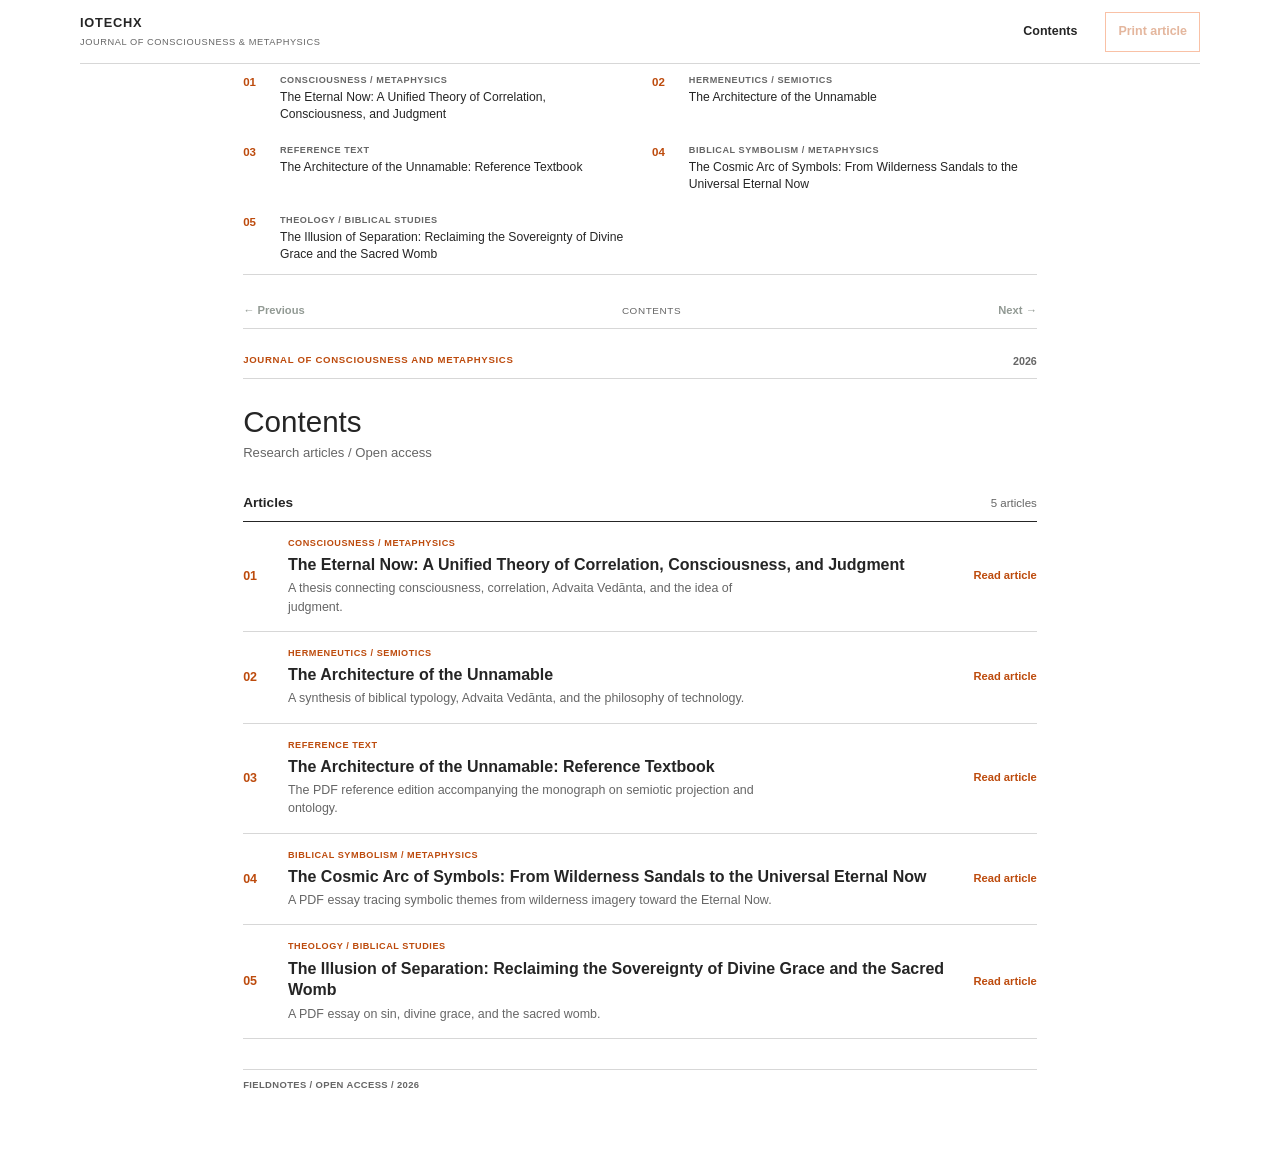
==== commit 5589791e: "Update title and branding in index.html to reflect IOTechX" ====
--- a/index.html
+++ b/index.html
@@ -7,15 +7,15 @@
  <meta name="theme-color" content="#e8e9df">
  <meta name="description"
   content="A journal of independent research in consciousness, metaphysics, theology, and technology.">
- <title>Fieldnotes | Journal of Consciousness &amp; Metaphysics</title>
+ <title>IOTechX | Journal of Consciousness &amp; Metaphysics</title>
  <link rel="stylesheet" href="styles.css">
 </head>
 
 <body>
  <div class="reader-shell">
   <header class="reader-topbar">
-   <a class="wordmark" href="#contents" id="home-link" aria-label="Fieldnotes journal contents">
-    <span>FIELDNOTES <small>JOURNAL OF CONSCIOUSNESS &amp; METAPHYSICS</small></span>
+   <a class="wordmark" href="#contents" id="home-link" aria-label="IOTechX journal contents">
+    <span>IOTECHX <small>JOURNAL OF CONSCIOUSNESS &amp; METAPHYSICS</small></span>
    </a>
    <div class="topbar-actions">
     <button class="text-button" id="contents-button" type="button">Contents</button>
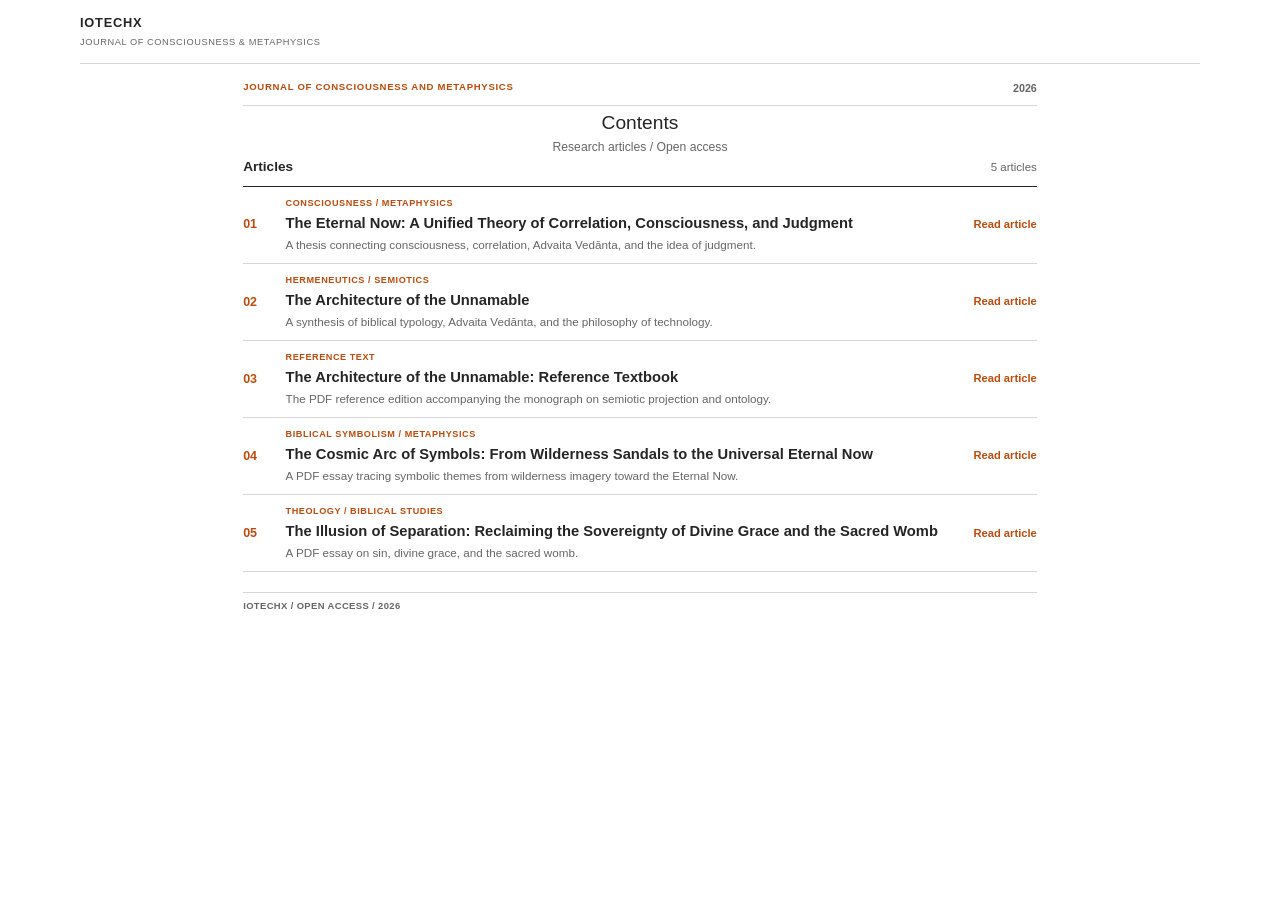
==== commit b012dec6: "Enhance mobile navigation with drawer toggle and back-to-top button; update styles for improved layo" ====
--- a/index.html
+++ b/index.html
@@ -14,17 +14,19 @@
 <body>
  <div class="reader-shell">
   <header class="reader-topbar">
-   <a class="wordmark" href="#contents" id="home-link" aria-label="IOTechX journal contents">
-    <span>IOTECHX <small>JOURNAL OF CONSCIOUSNESS &amp; METAPHYSICS</small></span>
-   </a>
-   <div class="topbar-actions">
-    <button class="text-button" id="contents-button" type="button">Contents</button>
-    <button class="print-button" id="print-button" type="button">Print article</button>
+   <div class="topbar-brand">
+    <button class="mobile-drawer-toggle" id="mobile-drawer-toggle" type="button" aria-label="Open article navigation"
+     aria-controls="issue-rail" aria-expanded="false" hidden>
+     <span></span><span></span><span></span>
+    </button>
+    <a class="wordmark" href="#contents" id="home-link" aria-label="IOTechX journal contents">
+     <span>IOTECHX <small>JOURNAL OF CONSCIOUSNESS &amp; METAPHYSICS</small></span>
+    </a>
    </div>
   </header>
 
   <div class="reader-workspace">
-   <aside class="issue-rail" aria-label="Articles in this issue">
+   <aside class="issue-rail" id="issue-rail" aria-label="Articles in this issue" hidden>
     <div class="rail-heading">
      <span class="eyebrow">Issue 01 / 2026</span>
      <h2>In this issue</h2>
@@ -46,6 +48,10 @@
    </div>
   </div>
  </div>
+ <button class="drawer-backdrop" id="drawer-backdrop" type="button" aria-label="Close article navigation"
+  hidden></button>
+ <button id="back-to-top" class="back-to-top" type="button" aria-label="Back to top" title="Back to top"
+  hidden>⬆️</button>
  <script src="script.js"></script>
 </body>
 
--- a/styles.css
+++ b/styles.css
@@ -97,14 +97,14 @@
  letter-spacing: 0;
 }
 
-.topbar-actions {
+.topbar-brand {
  display: flex;
  align-items: center;
- gap: 1rem;
-}
-
-.text-button,
-.print-button,
+ gap: 0.5rem;
+ min-width: 0;
+}
+
+.action-button,
 .page-control {
  min-height: 40px;
  padding: 0.45rem 0.75rem;
@@ -115,23 +115,41 @@
  font-weight: 600;
 }
 
-.text-button:hover,
 .page-control:not(:disabled):hover {
  color: var(--accent-dark);
 }
 
-.print-button {
+.action-button {
  border: 1px solid var(--ink);
 }
 
-.print-button:hover:not(:disabled) {
+.action-button:hover:not(:disabled) {
  background: var(--ink);
  color: var(--paper);
 }
 
-.print-button:disabled {
+.action-button:disabled {
  opacity: 0.4;
  cursor: not-allowed;
+}
+
+.back-to-top {
+ position: fixed;
+ right: max(1rem, env(safe-area-inset-right));
+ bottom: max(1rem, env(safe-area-inset-bottom));
+ z-index: 20;
+ width: fit-content;
+ aspect-ratio: 1;
+ display: grid;
+ place-items: center;
+ font-size: 1.2rem;
+ line-height: 1;
+ border: transparent;
+ background: transparent;
+}
+
+.back-to-top[hidden] {
+ display: none;
 }
 
 .reader-workspace {
@@ -462,7 +480,7 @@
  max-width: 670px;
  margin: 0;
  font-family: var(--serif);
- font-size: 3.5rem;
+ font-size: 1.2rem;
  font-weight: 400;
  line-height: 1.02;
  overflow-wrap: anywhere;
@@ -470,11 +488,9 @@
 
 .article-subtitle {
  max-width: 620px;
- margin: 0.75rem 0 0;
  color: var(--muted);
  font-family: var(--serif);
  font-size: 1.28rem;
- line-height: 1.35;
 }
 
 .article-author {
@@ -493,8 +509,8 @@
 .field-list {
  display: flex;
  flex-wrap: wrap;
+ justify-content: center;
  gap: 0.35rem 0.8rem;
- margin-top: 0.9rem;
 }
 
 .field-list a {
@@ -681,21 +697,23 @@
  padding-left: 1.4rem;
 }
 
-.reference-entry {
- padding: 0.5rem 0 0.65rem 0.2rem;
- border-bottom: 1px solid var(--rule);
+.bibliography .reference-entry {
+ margin-bottom: 0;
+ padding: 0.1rem 0 0.15rem 0.2rem;
  font-family: var(--serif);
  font-size: 0.84rem;
- line-height: 1.5;
+ line-height: 1.4;
  scroll-margin-top: 2rem;
 }
 
-.reference-link {
- display: inline-block;
- margin-left: 0.6rem;
- color: var(--green);
- font-family: var(--sans);
- font-size: 0.65rem;
+.reference-entry-link {
+ color: inherit;
+ text-decoration-color: var(--rule);
+ text-underline-offset: 2px;
+}
+
+.reference-entry-link:hover {
+ color: var(--accent-dark);
 }
 
 .citation-link {
@@ -769,12 +787,7 @@
   width: 30px;
  }
 
- .topbar-actions {
-  gap: 0.25rem;
- }
-
- .text-button,
- .print-button {
+ .action-button {
   min-height: 36px;
   padding: 0.35rem 0.5rem;
   font-size: 0.68rem;
@@ -902,7 +915,7 @@
  }
 
  .article-title {
-  font-size: 2.35rem;
+  font-size: 1.2rem;
  }
 
  .article-section p,
@@ -1017,19 +1030,18 @@
  display: none;
 }
 
-.text-button,
-.print-button,
+.action-button,
 .page-control {
  border-color: var(--rule);
  border-radius: 0;
 }
 
-.print-button {
+.action-button {
  border-color: var(--accent);
  color: var(--accent-dark);
 }
 
-.print-button:hover:not(:disabled) {
+.action-button:hover:not(:disabled) {
  border-color: var(--accent);
  background: var(--accent);
  color: #fff;
@@ -1144,15 +1156,17 @@
 .contents-page-title {
  margin: 25px 0 4px;
  font-family: var(--sans);
- font-size: 1.85rem;
+ font-size: 1.2rem;
  font-weight: 400;
  line-height: 1.2;
+ text-align: center;
 }
 
 .contents-deck {
- margin: 0 0 28px;
- color: var(--muted);
- font-size: 0.82rem;
+ color: var(--muted);
+ text-align: center;
+ margin-top: 0;
+ margin-bottom: 0;
 }
 
 .contents-listing {
@@ -1293,7 +1307,7 @@
 .article-title {
  max-width: 100%;
  font-family: var(--sans);
- font-size: 2rem;
+ font-size: 1.2rem;
  font-weight: 400;
  line-height: 1.2;
 }
@@ -1304,7 +1318,7 @@
 }
 
 .article-author {
- margin-top: 12px;
+ margin-top: 5px;
  font-size: 0.78rem;
 }
 
@@ -1314,8 +1328,21 @@
  text-underline-offset: 3px;
 }
 
+.footer-authors {
+ display: flex;
+ flex-wrap: wrap;
+ gap: 0.25rem;
+}
+
+.footer-authors a {
+ color: var(--accent-dark);
+ text-decoration-thickness: 1px;
+ text-underline-offset: 2px;
+}
+
 .article-affiliation {
  font-size: 0.72rem;
+ text-align: center;
 }
 
 .abstract-section {
@@ -1408,7 +1435,6 @@
 }
 
 .citation-link,
-.reference-link,
 .field-list a {
  color: var(--accent-dark);
 }
@@ -1483,7 +1509,7 @@
  }
 
  .article-title {
-  font-size: 1.65rem;
+  font-size: 1.2rem;
  }
 
  .pdf-viewer,
@@ -1544,4 +1570,392 @@
  .article-content {
   width: 100%;
  }
+}
+
+.reader-workspace {
+ padding-bottom: 28px;
+}
+
+.issue-rail {
+ margin-bottom: 12px;
+}
+
+.rail-link {
+ padding-top: 6px;
+ padding-bottom: 6px;
+}
+
+.page-controls {
+ min-height: 30px;
+}
+
+.paper,
+.paper--contents {
+ padding-top: 16px;
+ padding-bottom: 22px;
+}
+
+.contents-page-title {
+ margin-top: 5px;
+ font-size: 1.2rem;
+}
+
+.contents-deck {
+ font-size: 0.76rem;
+}
+
+.contents-link {
+ gap: 0.65rem;
+ padding-top: 10px;
+ padding-bottom: 10px;
+}
+
+.contents-title {
+ font-size: 0.92rem;
+ line-height: 1.28;
+}
+
+.contents-summary {
+ font-size: 0.73rem;
+ line-height: 1.38;
+}
+
+.article-header {
+ margin-bottom: 16px;
+ padding-bottom: 11px;
+}
+
+.article-kicker-row {
+ margin-bottom: 12px;
+ padding-bottom: 5px;
+}
+
+.article-title {
+ font-size: 1.2rem;
+ line-height: 1.16;
+}
+
+.article-subtitle {
+ font-size: 0.98rem;
+}
+
+.article-author {
+ margin-top: 5px;
+}
+
+.abstract-section {
+ margin-bottom: 16px;
+ padding-bottom: 10px;
+}
+
+.abstract-section p,
+.article-section p,
+.article-section li,
+.definition-entry dd {
+ font-size: 0.9rem;
+ line-height: 1.5;
+}
+
+.abstract-section .keyword-line {
+ margin-top: 0.55rem;
+}
+
+.article-section {
+ margin-bottom: 16px;
+}
+
+.section-heading {
+ margin-bottom: 7px;
+ font-size: 0.92rem;
+ line-height: 1.3;
+}
+
+.subsection-heading {
+ margin-top: 13px;
+ margin-bottom: 5px;
+ font-size: 0.86rem;
+}
+
+.article-section ul {
+ margin-bottom: 0.7rem;
+}
+
+.definition-entry {
+ gap: 0.3rem 0.8rem;
+ padding: 0.45rem 0;
+}
+
+.article-section blockquote {
+ margin: 0.8rem 0;
+ font-size: 1.02rem;
+ line-height: 1.4;
+}
+
+.article-section figure {
+ margin: 0.9rem 0 1rem;
+}
+
+.article-section figcaption {
+ margin-top: 0.4rem;
+ font-size: 0.64rem;
+}
+
+.framework-entry {
+ padding: 0.6rem 0;
+}
+
+.framework-entry h3 {
+ font-size: 0.9rem;
+}
+
+.table-wrap th,
+.table-wrap td {
+ padding: 0.38rem 0.35rem;
+}
+
+.paper-footer,
+.article-footer {
+ margin-top: 20px;
+ padding-top: 6px;
+}
+
+@media (max-width: 680px) {
+ .reader-workspace {
+  padding-bottom: 20px;
+ }
+
+ .paper,
+ .paper--contents {
+  padding-top: 12px;
+  padding-bottom: 18px;
+ }
+
+ .contents-page-title {
+  margin-top: 14px;
+  font-size: 1.2rem;
+ }
+
+ .contents-link {
+  padding-top: 8px;
+  padding-bottom: 8px;
+ }
+
+ .article-title {
+  font-size: 1.2rem;
+ }
+
+ .abstract-section p,
+ .article-section p,
+ .article-section li,
+ .definition-entry dd {
+  font-size: 0.88rem;
+  line-height: 1.48;
+ }
+}
+
+.article-title {
+ text-align: center;
+}
+
+.article-subtitle {
+ margin: 0 auto;
+ text-align: center;
+}
+
+.article-author,
+.abstract-section .keyword-line {
+ text-align: center;
+}
+
+.abstract-section p,
+.article-section:not(.bibliography) p,
+.article-section:not(.bibliography) li,
+.definition-entry dd {
+ text-align: justify;
+}
+
+.reader-workspace--article {
+ width: min(1320px, calc(100% - 48px));
+ display: grid;
+ grid-template-columns: 220px minmax(0, 1fr);
+ gap: clamp(1.5rem, 3vw, 2.5rem);
+ align-items: start;
+}
+
+.reader-workspace--article .issue-rail {
+ width: auto;
+ margin: 0;
+ padding: 0;
+ border: 0;
+}
+
+.reader-workspace--article .rail-list {
+ display: flex;
+ flex-direction: column;
+ gap: 0;
+}
+
+.reader-workspace--article .rail-list li {
+ flex: 0 0 auto;
+}
+
+@media (min-width: 901px) {
+ .reader-workspace--article {
+  height: calc(100vh - 64px);
+  min-height: 0;
+  padding: 0;
+ }
+
+ .reader-workspace--article .page-stage {
+  display: flex;
+  height: 100%;
+  min-height: 0;
+  flex-direction: column;
+ }
+
+ .reader-workspace--article .paper {
+  flex: 1 1 0;
+  min-height: 0;
+  overflow: hidden;
+ }
+
+ .reader-workspace--article .article-content {
+  height: 100%;
+  min-height: 0;
+ }
+
+ .reader-workspace--article .article-header {
+  flex: 0 0 auto;
+ }
+
+ .reader-workspace--article .article-scroll-content {
+  display: flex;
+  min-height: 0;
+  flex: 1 1 0;
+  flex-direction: column;
+  overflow-y: auto;
+  overscroll-behavior: contain;
+ }
+
+ .reader-workspace--article .issue-rail {
+  position: sticky;
+  top: 1rem;
+  max-height: calc(100vh - 2rem);
+  overflow-y: auto;
+  overscroll-behavior: contain;
+  align-self: start;
+ }
+}
+
+@media (max-width: 900px) {
+ .reader-workspace--article {
+  width: calc(100% - 32px);
+  display: block;
+ }
+
+ .reader-workspace--article .issue-rail {
+  margin-bottom: 12px;
+ }
+}
+
+.page-controls[hidden] {
+ display: none;
+}
+
+.mobile-drawer-toggle {
+ display: none;
+ width: 40px;
+ height: 40px;
+ flex: 0 0 auto;
+ place-content: center;
+ gap: 4px;
+ border: 0;
+ background: transparent;
+ color: var(--ink);
+}
+
+.mobile-drawer-toggle[hidden],
+.drawer-backdrop[hidden] {
+ display: none;
+}
+
+.mobile-drawer-toggle span {
+ display: block;
+ width: 20px;
+ height: 2px;
+ background: currentColor;
+}
+
+.drawer-backdrop {
+ position: fixed;
+ inset: 0;
+ z-index: 40;
+ padding: 0;
+ border: 0;
+ background: rgb(0 0 0 / 34%);
+}
+
+body.drawer-open {
+ overflow: hidden;
+}
+
+@media (max-width: 680px) {
+ .mobile-drawer-toggle:not([hidden]) {
+  display: grid;
+ }
+
+ .reader-workspace--article .issue-rail {
+  position: fixed;
+  inset: 0 auto 0 0;
+  z-index: 50;
+  width: min(320px, 86vw);
+  max-height: 100vh;
+  overflow-y: auto;
+  overscroll-behavior: contain;
+  padding: 1.25rem 1rem;
+  background: var(--paper);
+  box-shadow: 8px 0 28px rgb(0 0 0 / 18%);
+  transform: translateX(-105%);
+  visibility: hidden;
+  transition: transform 180ms ease, visibility 180ms;
+ }
+
+ .reader-workspace--article.reader-workspace--drawer-open .issue-rail {
+  transform: translateX(0);
+  visibility: visible;
+ }
+
+ .reader-workspace--article .issue-rail .rail-heading {
+  display: block;
+  margin-bottom: 0.75rem;
+  padding-bottom: 0.75rem;
+ }
+
+ .reader-workspace--article .rail-list {
+  display: flex;
+  flex-direction: column;
+  gap: 0;
+  overflow: visible;
+  padding: 0;
+ }
+
+ .reader-workspace--article .rail-list li {
+  flex: 0 0 auto;
+ }
+
+ .reader-workspace--article .rail-link {
+  height: auto;
+  min-height: 52px;
+  grid-template-columns: 1.5rem minmax(0, 1fr);
+  padding: 0.7rem 0.5rem;
+  border: 0;
+  border-bottom: 1px solid var(--rule);
+  background: transparent;
+ }
+
+ .reader-workspace--article .rail-link[aria-current="page"] {
+  border-color: var(--rule);
+  border-left: 3px solid var(--accent);
+  background: var(--accent-soft);
+ }
 }
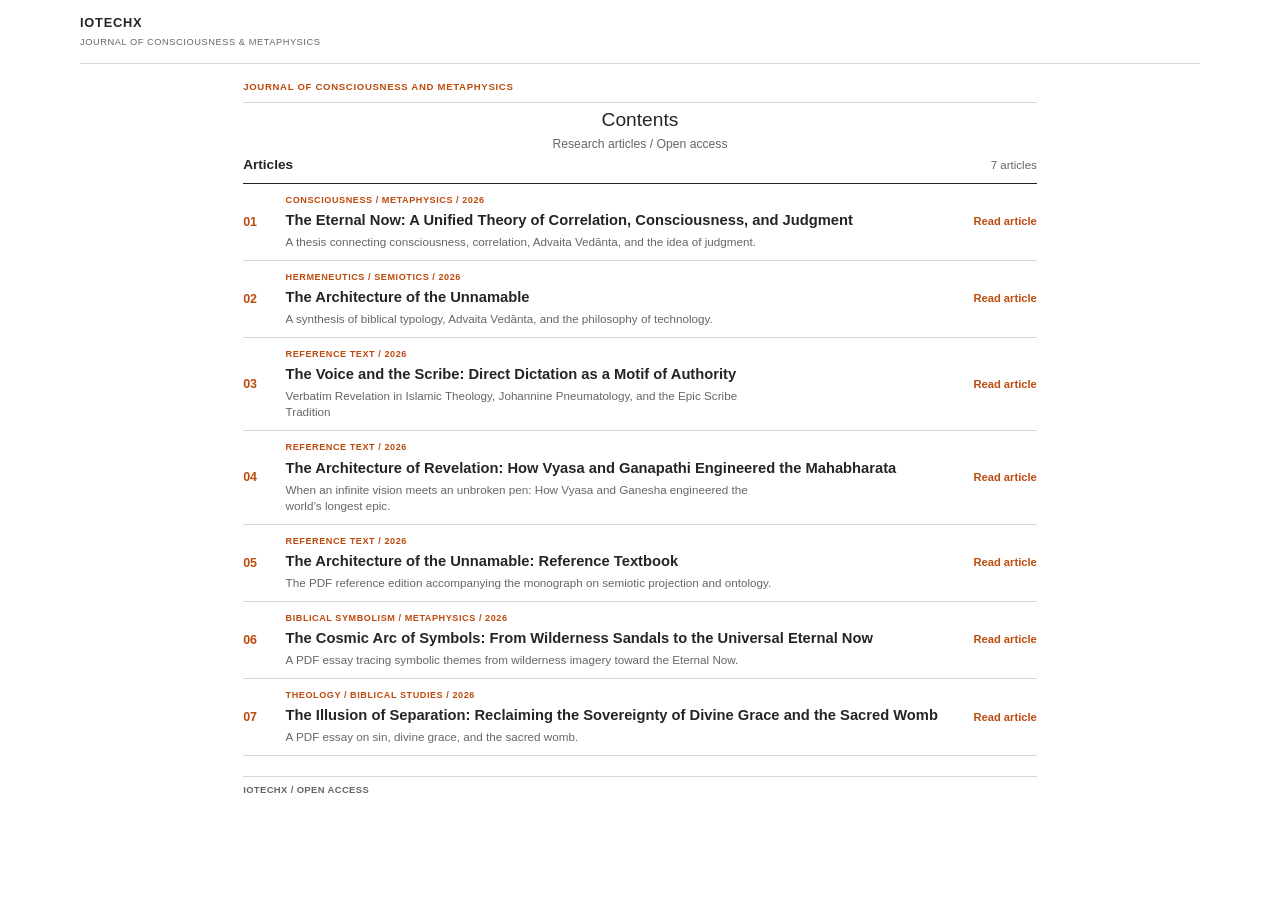
==== commit 1d211bf7: "Update article catalog by removing numbering and enhance article display with year; add favicon" ====
--- a/index.html
+++ b/index.html
@@ -8,6 +8,7 @@
  <meta name="description"
   content="A journal of independent research in consciousness, metaphysics, theology, and technology.">
  <title>IOTechX | Journal of Consciousness &amp; Metaphysics</title>
+ <link rel="icon" type="image/svg+xml" href="favicon.svg">
  <link rel="stylesheet" href="styles.css">
 </head>
 
@@ -26,13 +27,11 @@
   </header>
 
   <div class="reader-workspace">
-   <aside class="issue-rail" id="issue-rail" aria-label="Articles in this issue" hidden>
+   <aside class="issue-rail" id="issue-rail" aria-label="Articles" hidden>
     <div class="rail-heading">
-     <span class="eyebrow">Issue 01 / 2026</span>
-     <h2>In this issue</h2>
+     <h2>Articles</h2>
     </div>
     <nav id="issue-nav" class="issue-nav" aria-label="Choose an article"></nav>
-    <p class="rail-note">Two long-form studies<br>Open access / 2026</p>
    </aside>
 
    <div class="page-stage">
@@ -43,7 +42,7 @@
      <button id="next-button" class="page-control" type="button" aria-label="Next article"><span>Next</span> →</button>
     </div>
     <main id="reader-page" class="paper" aria-live="polite" aria-busy="false" tabindex="-1">
-     <p class="loading-message">Opening the issue…</p>
+     <p class="loading-message">Loading articles…</p>
     </main>
    </div>
   </div>
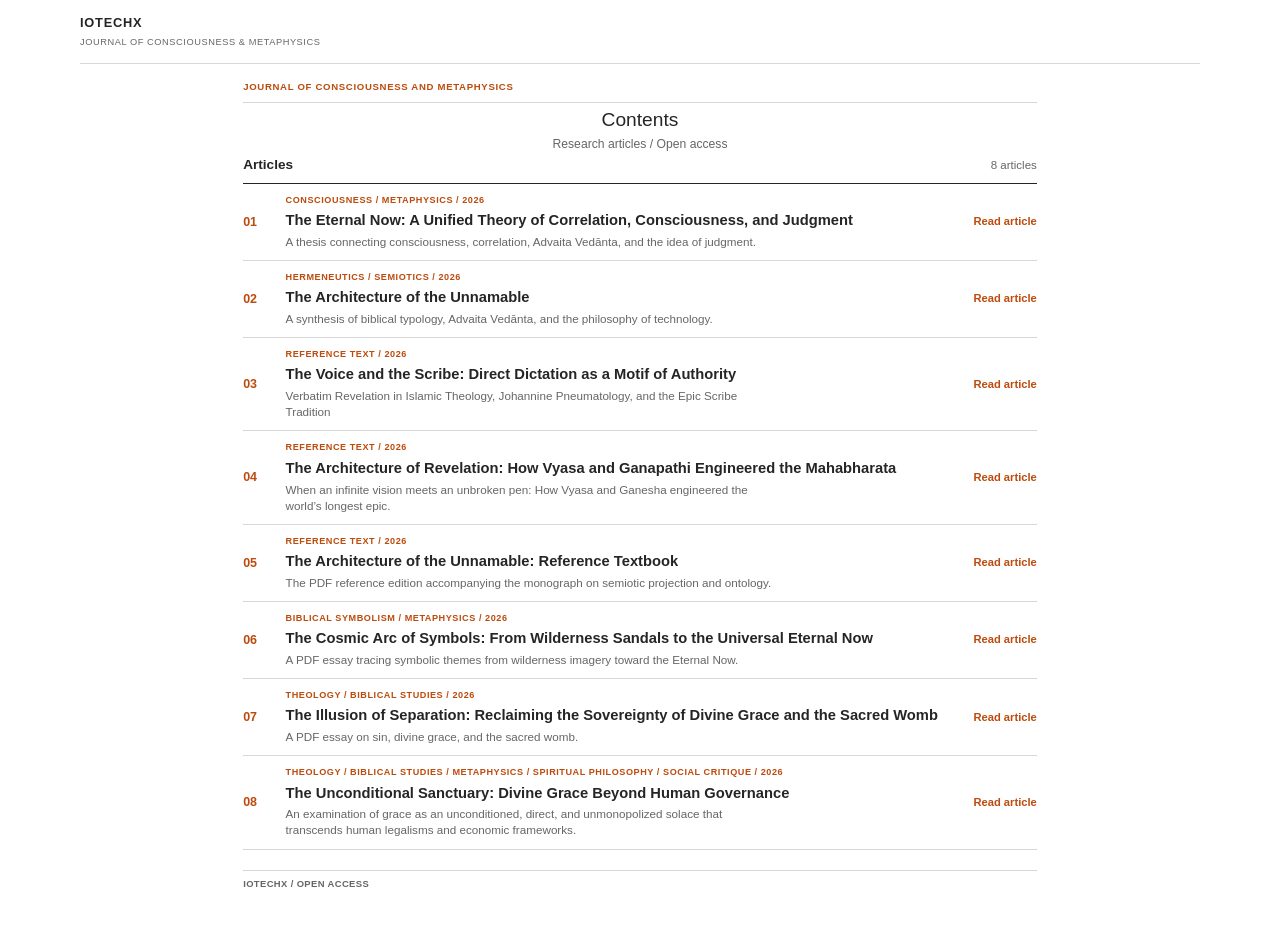
==== commit 51e1cb95: "Integrate Google Analytics into index.html Added Google Analytics tracking code to index.html." ====
--- a/index.html
+++ b/index.html
@@ -52,6 +52,15 @@
  <button id="back-to-top" class="back-to-top" type="button" aria-label="Back to top" title="Back to top"
   hidden>⬆️</button>
  <script src="script.js"></script>
+ <!-- Global site tag (gtag.js) - Google Analytics -->
+<script async src="https://www.googletagmanager.com/gtag/js?id=G-YPG5BRLC20"></script>
+<script>
+ window.dataLayer = window.dataLayer || [];
+ function gtag() { dataLayer.push(arguments); }
+ gtag('js', new Date());
+
+ gtag('config', 'G-YPG5BRLC20');
+</script>
 </body>
 
-</html>+</html>
